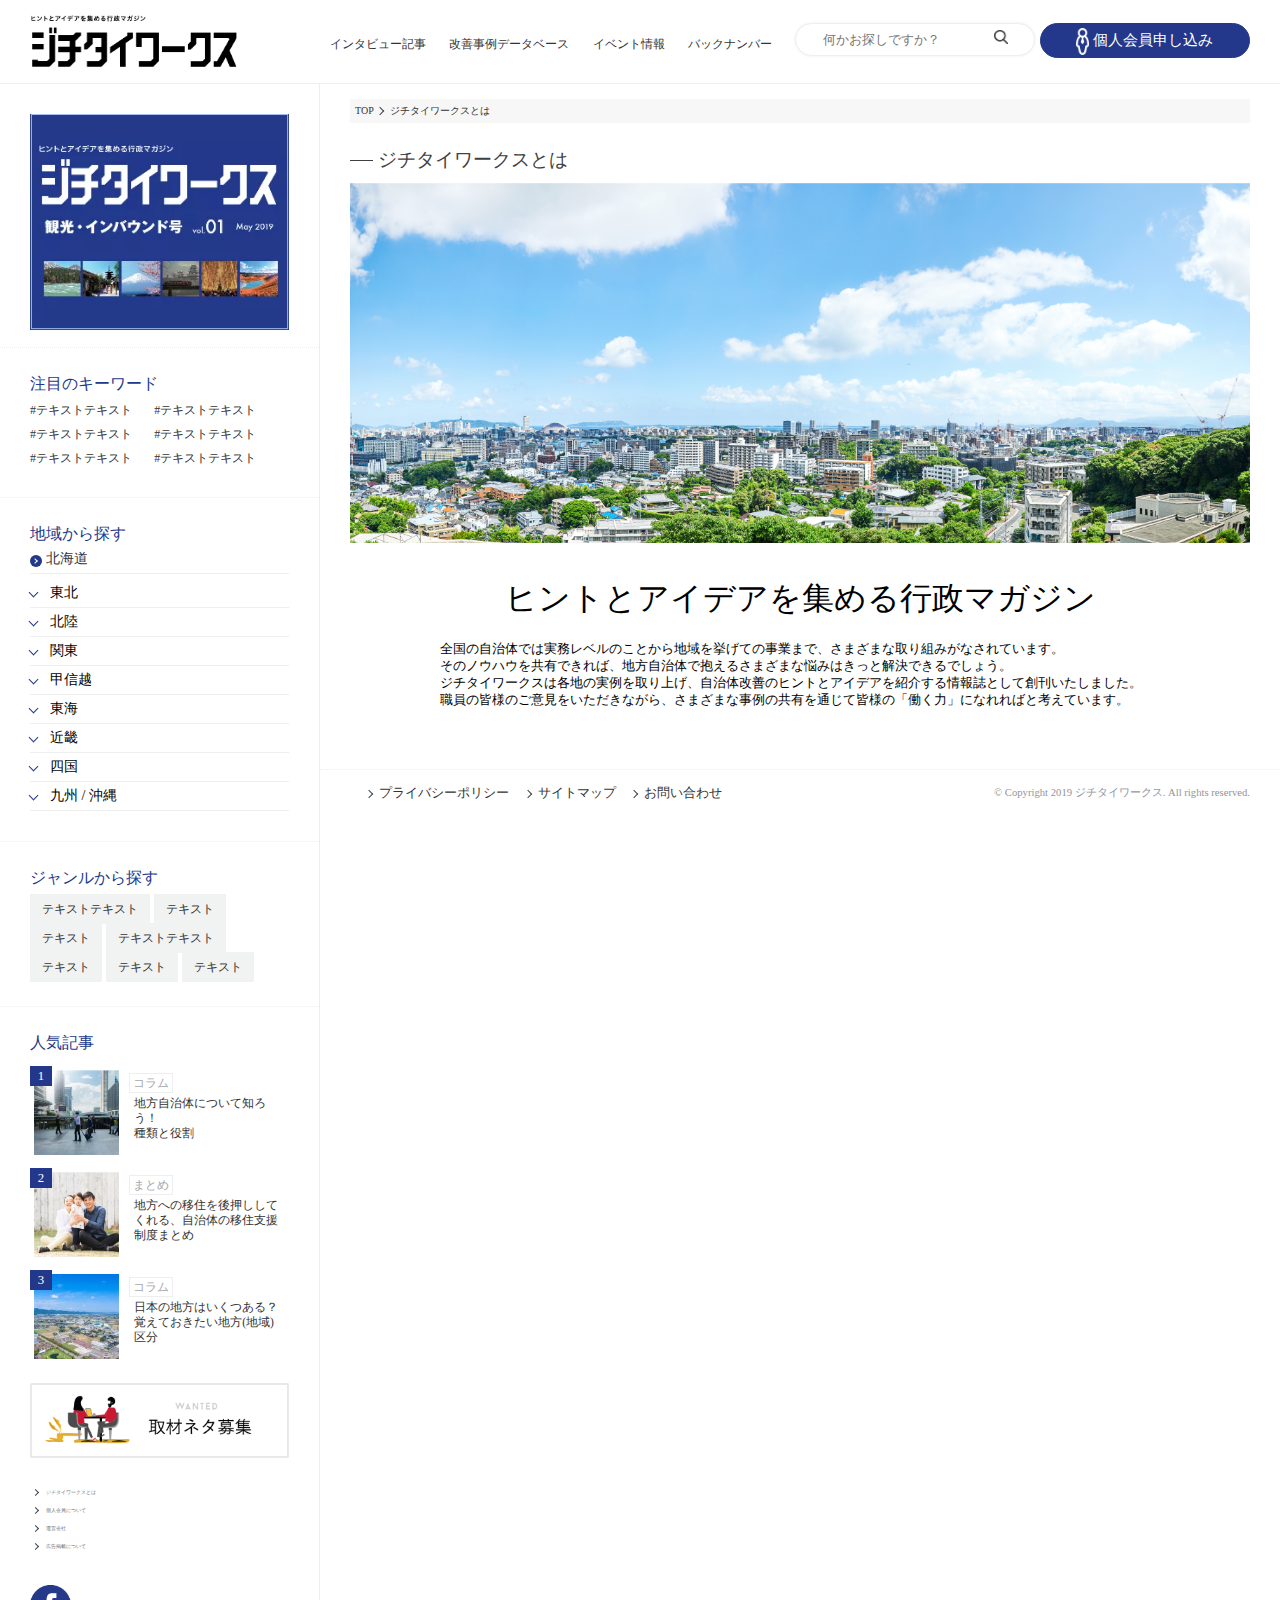
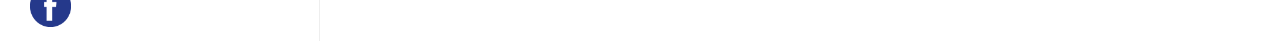
==== about.html @ 02c76ca9 "aboutページの作成　七夕" ====
<!DOCTYPE html>
<html lang="ja">
<head>
<meta charset="UTF-8">
<meta name="viewport" content="width=device-width, initial-scale=1.0">
<meta http-equiv="X-UA-Compatible" content="ie=edge">
<meta name="viewport" content="width=device-width, initial-scale=1, minimum-scale=1, maximum-scale=1, user-scalable=no">
<title>Document</title>
<link rel="stylesheet" href="css/style.css">
<link rel="stylesheet" href="css/backnum.css">
<link href="js/slick/slick-theme.css" rel="stylesheet" type="text/css">
<link href="js/slick/slick.css" rel="stylesheet" type="text/css">
<script src="https://code.jquery.com/jquery-3.4.1.js" integrity="sha256-WpOohJOqMqqyKL9FccASB9O0KwACQJpFTUBLTYOVvVU=" crossorigin="anonymous"></script>
<script type="text/javascript" src="js/slick/slick.min.js"></script>
<script type="text/javascript" src="js/plugin.js"></script>
</head>

<body>
<header>
  <div class="header_inner">
    <div class="header_logo"><a href="./"><img src="img/ziti_logo.png" alt="ジチタイワークス"></a></div>
    <div class="header_right">
      <nav>
        <ul>
          <li><a href="">インタビュー記事</a></li>
          <li><a href="">改善事例データベース</a></li>
          <li><a href="">イベント情報</a></li>
          <li><a href="">バックナンバー</a></li>
        </ul>
      </nav>
      <div class="header_other">
        <div class="input_box">
          <form class="" action="" method="post">
            <div class="input_inner">
              <input type="search" name="" value="" placeholder="何かお探しですか？">
              <button type="submit" name="button"><img src="img/search_icon.png" alt=""></button>
            </div>
          </form>
        </div>
        <div class="individual_member_box"> <a href="">
          <div class="individual_member_inner"> <img src="img/individual_member_icon.png" alt="">
            <p>個人会員申し込み</p>
          </div>
          </a> </div>
      </div>
    </div>

    <!-- スマホメニュー -->
    <!-- バーガーメニュー -->
    <div id="b-menu">
      <div id="nav_toggle">
        <div> <span></span> <span></span> <span></span> </div>
      </div>
      <ul class="nav-bar">
        <li><a href="">インタビュー記事</a></li>
        <li><a href="">改善事例データベース</a></li>
        <li><a href="">イベント情報</a></li>
        <li><a href="">バックナンバー</a></li>
        <li>
          <div class="input_box burger_input">
            <form class="" action="" method="post">
              <div class="input_inner burger_input_inner">
                <input type="search" name="" value="" placeholder="何かお探しですか？">
                <button type="submit" name="button"><img src="img/search_icon.png" alt=""></button>
              </div>
            </form>
          </div>
        </li>
        <li>
          <div class="individual_member_box burger_individual_member"> <a href="">
            <div class="individual_member_inner burger_individual_member_inner"> <img src="img/individual_member_icon.png" alt="">
              <p>個人会員申し込み</p>
            </div>
            </a> </div>
        </li>
      </ul>
    </div>
  </div>
</header>
<main>
  <div class="main_contents">
    <div class="top_breadcrumbs">
      <ul>
        <li><a href="" class="bread_first">TOP</a></li>
        <li><a href="" class="arrow bread_arrow">ジチタイワークスとは</a></li>
      </ul>
    </div>
    <div class="about_title">
      <div class="about_title_inner">
        <h2>ジチタイワークスとは</h2>
      </div>
    </div>

    <section class="about_box01">
      <div class="about_box01_inner">
        <img src="img/about_img01.png" alt="">
      </div>
    </section>

    <section class="about_box02">
      <div class="about_box02_inner">
        <h3 class="about_box02_title">ヒントとアイデアを集める行政マガジン</h3>
        <p>全国の自治体では実務レベルのことから地域を挙げての事業まで、さまざまな取り組みがなされています。<br>
          そのノウハウを共有できれば、地方自治体で抱えるさまざまな悩みはきっと解決できるでしょう。<br>
          ジチタイワークスは各地の実例を取り上げ、自治体改善のヒントとアイデアを紹介する情報誌として創刊いたしました。<br>
          職員の皆様のご意見をいただきながら、さまざまな事例の共有を通じて皆様の「働く力」になれればと考えています。
        </p>
      </div>
    </section>

    <footer class="about_footer">
      <div class="breadcrumbs">
        <ul>
          <li><a href="" class="arrow bread_arrow">プライバシーポリシー</a></li>
          <li><a href="" class="arrow bread_arrow">サイトマップ</a></li>
          <li><a href="" class="arrow bread_arrow">お問い合わせ</a></li>
        </ul>
      </div>
      <div class="copy_write"> <small>© Copyright 2019 ジチタイワークス. All rights reserved.</small> </div>
    </footer>
  </div>

  <!-- サイドコンテンツ -->
  <aside class="side_contents">
    <div class="side_box01"> <img src="img/side_top_img.png" alt=""> </div>
    <div class="side_box06">
      <p class="side_title">注目のキーワード</p>
      <ul class="side_keyword_list">
        <li>
          <a href="">テキストテキスト</a>
        </li>
        <li>
          <a href="">テキストテキスト</a>
        </li>
        <li>
          <a href="">テキストテキスト</a>
        </li>
        <li>
          <a href="">テキストテキスト</a>
        </li>
        <li>
          <a href="">テキストテキスト</a>
        </li>
        <li>
          <a href="">テキストテキスト</a>
        </li>
      </ul>
    </div>
    <div class="side_box07">
      <p class="side_title">地域から探す</p>
      <ul class="backnum_box01_list">
        <li class="side_area_hokkaido">
          <p><a href="">北海道</a></p>
        </li>
        <li class="backnum_box01_item side_box07_list">
          <p class="side_area_title">東北</p>
          <ul class="inner side_box07_list_inner">
            <li> <a href="#" class="arrow area_arrow"><span>青森</span></a> </li>
            <li> <a href="#" class="arrow area_arrow"><span>秋田</span></a> </li>
            <li> <a href="#" class="arrow area_arrow"><span>岩手</span></a> </li>
            <li> <a href="#" class="arrow area_arrow"><span>山形</span></a> </li>
            <li> <a href="#" class="arrow area_arrow"><span>宮城</span></a> </li>
            <li> <a href="#" class="arrow area_arrow"><span>福島</span></a> </li>
          </ul>
        </li>
        <li class="backnum_box01_item side_box07_list">
          <p class="side_area_title">北陸</p>
          <ul class="inner side_box07_list_inner">
            <li> <a href="#" class="arrow area_arrow"><span>富山</span></a> </li>
            <li> <a href="#" class="arrow area_arrow"><span>福井</span></a> </li>
            <li> <a href="#" class="arrow area_arrow"><span>石川</span></a> </li>
          </ul>
        </li>
        <li class="backnum_box01_item side_box07_list">
          <p class="side_area_title">関東</p>
          <ul class="inner side_box07_list_inner">
            <li> <a href="#" class="arrow area_arrow"><span>群馬</span></a> </li>
            <li> <a href="#" class="arrow area_arrow"><span>埼玉</span></a> </li>
            <li> <a href="#" class="arrow area_arrow"><span>栃木</span></a> </li>
            <li> <a href="#" class="arrow area_arrow"><span>千葉</span></a> </li>
            <li> <a href="#" class="arrow area_arrow"><span>茨城</span></a> </li>
            <li> <a href="#" class="arrow area_arrow"><span>東京</span></a> </li>
            <li> <a href="#" class="arrow area_arrow"><span>神奈川</span></a> </li>
          </ul>
        </li>
        <li class="backnum_box01_item side_box07_list">
          <p class="side_area_title">甲信越</p>
          <ul class="inner side_box07_list_inner">
            <li> <a href="#" class="arrow area_arrow"><span>山梨</span></a> </li>
            <li> <a href="#" class="arrow area_arrow"><span>長野</span></a> </li>
            <li> <a href="#" class="arrow area_arrow"><span>新潟</span></a> </li>
          </ul>
        </li>
        <li class="backnum_box01_item side_box07_list">
          <p class="side_area_title">東海</p>
          <ul class="inner side_box07_list_inner">
            <li> <a href="#" class="arrow area_arrow"><span>岐阜</span></a> </li>
            <li> <a href="#" class="arrow area_arrow"><span>愛知</span></a> </li>
            <li> <a href="#" class="arrow area_arrow"><span>静岡</span></a> </li>
            <li> <a href="#" class="arrow area_arrow"><span>三重</span></a> </li>
          </ul>
        </li>
        <li class="backnum_box01_item side_box07_list">
          <p class="side_area_title">近畿</p>
          <ul class="inner side_box07_list_inner">
            <li> <a href="#" class="arrow area_arrow"><span>滋賀</span></a> </li>
            <li> <a href="#" class="arrow area_arrow"><span>大阪</span></a> </li>
            <li> <a href="#" class="arrow area_arrow"><span>京都</span></a> </li>
            <li> <a href="#" class="arrow area_arrow"><span>兵庫</span></a> </li>
            <li> <a href="#" class="arrow area_arrow"><span>和歌山</span></a> </li>
            <li> <a href="#" class="arrow area_arrow"><span>奈良</span></a> </li>
          </ul>
        </li>
        <li class="backnum_box01_item side_box07_list">
          <p class="side_area_title">四国</p>
          <ul class="inner side_box07_list_inner">
            <li> <a href="#" class="arrow area_arrow"><span>香川</span></a> </li>
            <li> <a href="#" class="arrow area_arrow"><span>徳島</span></a> </li>
            <li> <a href="#" class="arrow area_arrow"><span>愛媛</span></a> </li>
            <li> <a href="#" class="arrow area_arrow"><span>高知</span></a> </li>
          </ul>
        </li>
        <li class="backnum_box01_item side_box07_list">
          <p class="side_area_title">九州 / 沖縄</p>
          <ul class="inner side_box07_list_inner">
            <li> <a href="#" class="arrow area_arrow"><span>大分</span></a> </li>
            <li> <a href="#" class="arrow area_arrow"><span>福岡</span></a> </li>
            <li> <a href="#" class="arrow area_arrow"><span>佐賀</span></a> </li>
            <li> <a href="#" class="arrow area_arrow"><span>長崎</span></a> </li>
            <li> <a href="#" class="arrow area_arrow"><span>熊本</span></a> </li>
            <li> <a href="#" class="arrow area_arrow"><span>宮崎</span></a> </li>
            <li> <a href="#" class="arrow area_arrow"><span>鹿児島</span></a> </li>
            <li> <a href="#" class="arrow area_arrow"><span>沖縄</span></a> </li>
          </ul>
        </li>
      </ul>
    </div>
    <div class="side_box08">
      <p class="side_title">ジャンルから探す</p>
      <ul class="side_genre_list">
        <li>
          <a href="">テキストテキスト</a>
        </li>
        <li>
          <a href="">テキスト</a>
        </li>
        <li>
          <a href="">テキスト</a>
        </li>
        <li>
          <a href="">テキストテキスト</a>
        </li>
        <li>
          <a href="">テキスト</a>
        </li>
        <li>
          <a href="">テキスト</a>
        </li>
        <li>
          <a href="">テキスト</a>
        </li>
      </ul>

      </ul>
    </div>
    <div class="side_box02">
      <p class="side_title">人気記事</p>
      <ul class="popular_article_list">
        <!-- アイテム１つ分 -->
        <li> <a href="">
          <div class="popular_thumbnail"> <span>1</span> <img src="img/side_thumbnail01.png" alt=""> </div>
          <div class="popular_text"> <span>コラム</span>
            <p>地方自治体について知ろう！<br>
              種類と役割</p>
          </div>
          </a> </li>
        <!-- アイテム１つ分 -->
        <li> <a href="">
          <div class="popular_thumbnail"> <span>2</span> <img src="img/side_thumbnail02.png" alt=""> </div>
          <div class="popular_text"> <span>まとめ</span>
            <p>地方への移住を後押ししてくれる、自治体の移住支援制度まとめ</p>
          </div>
          </a> </li>
        <!-- アイテム１つ分 -->
        <li> <a href="">
          <div class="popular_thumbnail"> <span>3</span> <img src="img/side_thumbnail03.png" alt=""> </div>
          <div class="popular_text"> <span>コラム</span>
            <p>日本の地方はいくつある？覚えておきたい地方(地域)区分</p>
          </div>
          </a> </li>
      </ul>
    </div>
    <div class="side_box03"> <a href=""> <img src="img/side_wanted_img.png" alt=""> </a> </div>
    <div class="side_box04">
      <ul>
        <li><a href="">ジチタイワークスとは</a></li>
        <li><a href="">個人会員について</a></li>
        <!--<li><a href="">SNSアカウント</a></li>-->
        <li><a href="https://www.zaigenkakuho.com" target="_blank">運営会社</a></li>
        <li><a href="">広告掲載について</a></li>
      </ul>
      <ul class="side_box04_sp_add">
        <li><a href="" class="arrow bread_arrow">プライバシーポリシー</a></li>
        <li><a href="" class="arrow bread_arrow">サイトマップ</a></li>
        <li><a href="" class="arrow bread_arrow">お問い合わせ</a></li>
      </ul>
    </div>

    <div class="side_box05"> <a href=""><img src="img/fb_icon.png" alt=""></a> </div>

  </aside>

  <!-- メインコンテンツ -->
</main>
<footer class="about_footer_pc">
  <div class="breadcrumbs">
    <ul>
      <li><a href="" class="arrow bread_arrow">プライバシーポリシー</a></li>
      <li><a href="" class="arrow bread_arrow">サイトマップ</a></li>
      <li><a href="" class="arrow bread_arrow">お問い合わせ</a></li>
    </ul>
  </div>
  <div class="copy_write"> <small>© Copyright 2019 ジチタイワークス. All rights reserved.</small> </div>
</footer>
</body>
</html>
---- css/style.css ----
@charset "UTF-8";
body {
  max-width: 2000px;
  width: 100%;
  margin: 0;
  padding: 0;
}

body header {
  margin: 0;
  padding: 0;
  border-bottom: 1px solid #eee;
}

@media screen and (max-width: 375px) {
  body header {
    border: none;
  }
}

body a {
  text-decoration: none;
  color: #333;
}

body a:hover {
  opacity: 0.8;
}

body ul {
  list-style: none;
  margin: 0;
  padding: 0;
}

.attention_text {
  display: inline-block;
  margin-top: 10px;
}

.attention_text:before {
  content: "※";
}

.main_box_border {
  padding-bottom: 3vw;
  border-bottom: 1.5px dotted #eee;
}

@media screen and (max-width: 768px) {
  .main_box_border {
    padding-bottom: 4vw;
    border-bottom: 1.5px dotted #eee;
  }
}

.main_box_border:last-of-type {
  border: none;
}

.main_title {
  margin: 0;
  font-size: 2vw;
  font-weight: normal;
}

@media screen and (max-width: 375px) {
  .main_title {
    font-size: 5vw;
  }
}

.input_box {
  vertical-align: top;
  padding: 0.6vw 0;
  box-sizing: border-box;
  margin-right: 5px;
}

@media screen and (min-width: 1800px) {
  .input_box {
    padding: 20px 0;
    margin-right: 15px;
  }
}

.input_box .input_inner {
  border: 1px solid #eee;
  box-shadow: 0 0 3px #eee;
  padding: 0.49vw 2vw;
  box-sizing: border-box;
  box-sizing: border-box;
  border-radius: 25px;
  background: #fff;
  font-size: 1.2vw;
}

.input_box .input_inner input {
  font-size: 1vw;
  outline: none;
  border: none;
}

.input_box .input_inner button {
  display: inline;
  vertical-align: text-bottom;
  border: none;
  outline: none;
  margin: 0;
  padding: 0;
  background: #fff;
}

.input_box .input_inner button img {
  display: inline-block;
  width: 1.1vw;
  background: #fff;
}

.individual_member_box {
  vertical-align: top;
  padding: 0.6vw 0;
  box-sizing: border-box;
}

@media screen and (min-width: 1800px) {
  .individual_member_box {
    padding: 20px 0;
  }
}

.individual_member_box a {
  display: inline-block;
  width: 100%;
  height: 100%;
}

.individual_member_box a .individual_member_inner {
  border-radius: 25px;
  padding: 0 0.8vw;
  box-sizing: border-box;
  border: 1px solid #23388A;
  font-size: 1.2vw;
  background: #23388A;
  text-align: center;
  color: #fff;
}

.individual_member_box a .individual_member_inner p {
  display: inline-block;
  margin: 0.5vw 0;
}

.individual_member_box a .individual_member_inner img {
  width: 7%;
  height: auto;
  vertical-align: middle;
}

/* モーダル */
.modal-content-each {
  position: fixed;
  display: none;
  z-index: 2;
  width: 80%;
  max-width: 800px;
  margin: 0;
  padding: 30px 20px 10px;
  border: 1px solid #aaa;
  border-radius: 5px;
  background: #fff;
}

.modal-content-each p {
  margin: 15px 0;
  padding: 0;
  font-size: 14px;
}

.modal-content-each h4 {
  text-align: center;
  font-size: 14px;
}

.modal-overlay-each {
  z-index: 1;
  display: none;
  position: fixed;
  top: 0;
  left: 0;
  width: 100%;
  height: 120%;
  background-color: rgba(0, 0, 0, 0.3);
}

@media screen and (min-width: 768px) {
  .modal-open-each {
    display: none;
  }
}

.modal-open-each:hover {
  cursor: pointer;
}

.modal-close-each {
  position: absolute;
  color: #b3b3b3;
  width: 30px;
  height: 30px;
  text-align: center;
  font-size: 18px;
  top: 0;
  right: 0;
}

.modal-close-each:hover {
  cursor: pointer;
}

.header_inner {
  margin: 0;
  padding: 15px 30px;
  box-sizing: border-box;
  overflow: hidden;
}

@media screen and (max-width: 375px) {
  .header_inner {
    padding: 8px 20px;
  }
}

.header_inner .header_logo {
  width: 17%;
  max-width: 310px;
  float: left;
}

@media screen and (min-width: 1800px) {
  .header_inner .header_logo {
    width: 18%;
  }
}

@media screen and (max-width: 375px) {
  .header_inner .header_logo {
    width: 50%;
  }
}

.header_inner .header_logo img {
  width: 100%;
  height: auto;
  vertical-align: text-bottom;
}

.header_inner .header_right {
  height: auto;
  float: right;
  overflow: hidden;
  display: -webkit-flex;
  display: -ms-flex;
  display: flex;
  justify-content: space-between;
}

@media (max-width: 1024px) {
  .header_inner .header_right {
    display: none;
  }
}

.header_inner .header_right ul {
  display: -webkit-flex;
  display: -ms-flex;
  display: flex;
  justify-content: space-between;
  margin: 0;
  padding: 0;
}

.header_inner .header_right ul li {
  margin: 0;
  font-size: 0.9vw;
  padding: 1.7vw 1.8vw 1.3vw 0;
  box-sizing: border-box;
}

@media screen and (min-width: 1800px) {
  .header_inner .header_right ul li {
    padding: 2vw 1.8vw 1.3vw 0;
  }
  .header_inner .header_right ul li a {
    outline: none;
  }
}

.header_inner .header_right .header_other {
  display: -webkit-flex;
  display: -ms-flex;
  display: flex;
}

@media (max-width: 768px) {
  .header_inner {
    /* メニューopen時 */
  }
  .header_inner #nav_toggle {
    display: inline-block;
    width: 35px;
    height: 35px;
    position: absolute;
    top: 16px;
    right: 10px;
    z-index: 200;
    background: #23388A;
    border-radius: 25px;
  }
  .header_inner #nav_toggle div {
    position: relative;
  }
  .header_inner #nav_toggle div span {
    display: block;
    height: 3px;
    background: #fff;
    position: absolute;
    width: 35%;
    left: 11.5px;
    -webkit-transition: 0.5s ease-in-out;
    -moz-transition: 0.5s ease-in-out;
    transition: 0.5s ease-in-out;
  }
  .header_inner #nav_toggle div span:nth-child(1) {
    top: 11px;
  }
  .header_inner #nav_toggle div span:nth-child(2) {
    top: 17px;
  }
  .header_inner #nav_toggle div span:nth-child(3) {
    top: 23px;
  }
  .header_inner .open #nav_toggle span:nth-child(1) {
    top: 16px;
    -webkit-transform: rotate(135deg);
    -moz-transform: rotate(135deg);
    transform: rotate(135deg);
  }
  .header_inner .open #nav_toggle span:nth-child(2) {
    width: 0;
    left: 50%;
  }
  .header_inner .open #nav_toggle span:nth-child(3) {
    top: 16px;
    -webkit-transform: rotate(-135deg);
    -moz-transform: rotate(-135deg);
    transform: rotate(-135deg);
  }
}

.header_inner .nav-bar {
  display: none;
}

@media (max-width: 768px) {
  .header_inner .nav-bar {
    width: 100%;
    height: auto;
    text-align: center;
    list-style: none;
    background: #fff;
    padding: 55px 0 20px;
    box-sizing: border-box;
    position: absolute;
    top: 0;
    left: 0;
    z-index: 100;
  }
  .header_inner .nav-bar .sub-manu-taggle:nth-child(1) {
    margin-top: 65px;
  }
  .header_inner .nav-bar li {
    border-bottom: 1px solid #eee;
  }
  .header_inner .nav-bar li:nth-child(n+5) {
    border: none;
  }
  .header_inner .nav-bar li a {
    display: inline-block;
    width: 100%;
    height: 100%;
    padding: 15px;
    box-sizing: border-box;
    color: #414042;
  }
  .header_inner .nav-bar li .burger_input {
    margin: 8px;
  }
  .header_inner .nav-bar li .burger_input .burger_input_inner {
    padding: 12px 0;
    box-sizing: border-box;
  }
  .header_inner .nav-bar li .burger_input .burger_input_inner input {
    font-size: 16px;
    width: 85%;
  }
  .header_inner .nav-bar li .burger_input .burger_input_inner img {
    width: 18px;
    vertical-align: bottom;
  }
  .header_inner .nav-bar li .burger_individual_member {
    padding: 0;
  }
  .header_inner .nav-bar li .burger_individual_member a {
    padding: 0;
  }
  .header_inner .nav-bar li .burger_individual_member a .individual_member_inner {
    width: 95%;
    margin: 0 auto;
    padding: 5px 0;
    box-sizing: border-box;
    font-size: 16px;
  }
  .header_inner .nav-bar li .burger_individual_member a .individual_member_inner p {
    vertical-align: middle;
    margin-left: 5px;
  }
  .header_inner .nav-bar li .burger_individual_member a .individual_member_inner img {
    width: 16px;
  }
}

main {
  display: -webkit-flex;
  display: -ms-flex;
  display: flex;
  flex-direction: row-reverse;
}

@media screen and (max-width: 600px) {
  main {
    display: block;
  }
}

main .main_contents {
  width: 75%;
  box-sizing: border-box;
  height: auto;
}

@media screen and (max-width: 600px) {
  main .main_contents {
    width: 100%;
    padding: 0;
  }
}

main .main_contents .main_box01 {
  padding: 30px;
  box-sizing: border-box;
}

@media screen and (max-width: 768px) {
  main .main_contents .main_box01 {
    padding: 20px 10px;
  }
}

@media screen and (max-width: 375px) {
  main .main_contents .main_box01 {
    padding: 0;
    border: none;
  }
}

main .main_contents .main_box01 .center-item li {
  height: auto;
}

main .main_contents .main_box01 .center-item li a {
  position: relative;
  display: inline-block;
  width: 100%;
  height: 100%;
}

main .main_contents .main_box01 .center-item li a img {
  width: 100%;
  height: auto;
}

main .main_contents .main_box01 .center-item li a .slick_text {
  width: 50%;
  position: absolute;
  bottom: 8%;
  left: 5%;
}

main .main_contents .main_box01 .center-item li a .slick_text span {
  display: inline-block;
  background: #fff;
  color: #414042;
  padding: 10px 16px;
  font-size: 1.4vw;
}

@media screen and (max-width: 600px) {
  main .main_contents .main_box01 .center-item li a .slick_text span {
    padding: 5px 8px;
  }
}

main .main_contents .main_box01 .center-item li a .slick_text .slick_feature {
  font-weight: bold;
  padding: 8px 16px;
  background: #23388A;
  color: #fff;
  box-shadow: 0 0 5px #333;
}

@media screen and (max-width: 600px) {
  main .main_contents .main_box01 .center-item li a .slick_text .slick_feature {
    padding: 5px 8px;
  }
}

main .main_contents .main_box01 .center-item li a .slick_text p {
  background: #fff;
  color: #414042;
  padding: 5px;
  font-size: 2vw;
  margin: 1.3vw 0 0;
  box-shadow: 0 0 8px #333;
}

@media screen and (max-width: 600px) {
  main .main_contents .main_box01 .center-item li a .slick_text p {
    font-size: 14px;
  }
}

main .main_contents .main_box01 .center-item .slick-next:before,
main .main_contents .main_box01 .center-item .slick-prev:before {
  font-size: 20px;
}

main .main_contents .main_box01 .center-item .slide-arrow {
  position: absolute;
  top: 45%;
  right: -2vw;
  width: 4vw;
  box-shadow: 0 0 3px #eee;
}

@media screen and (max-width: 375px) {
  main .main_contents .main_box01 .center-item .slide-arrow {
    width: 30px;
  }
}

@media screen and (max-width: 1024px) {
  main .main_contents .main_box01 .center-item .slide-arrow {
    right: 2vw;
  }
}

main .main_contents .main_box02 {
  padding: 30px;
  box-sizing: border-box;
}

@media screen and (max-width: 1024px) {
  main .main_contents .main_box02 {
    padding: 20px 10px;
  }
}

main .main_contents .main_box02 .recommend_list {
  display: -webkit-flex;
  display: -ms-flex;
  display: flex;
  justify-content: space-between;
  flex-wrap: wrap;
}

main .main_contents .main_box02 .recommend_list:after {
  content: "";
  width: calc(33.3% - 10px);
  height: 0;
}

main .main_contents .main_box02 .recommend_list li {
  width: calc(33.3% - 10px);
  margin: 2vw 0 0;
}

@media screen and (max-width: 600px) {
  main .main_contents .main_box02 .recommend_list li {
    width: calc(50% - 5px);
  }
}

main .main_contents .main_box02 .recommend_list li a {
  display: inline-block;
  width: 100%;
  height: 100%;
}

main .main_contents .main_box02 .recommend_list li a .recommend_top {
  position: relative;
}

main .main_contents .main_box02 .recommend_list li a .recommend_top img {
  width: 100%;
  height: auto;
}

main .main_contents .main_box02 .recommend_list li a .recommend_top span {
  position: absolute;
  top: 5%;
  left: 5%;
  padding: 0.5vw;
  font-size: 0.8vw;
  color: #fff;
  background: #23388A;
}

main .main_contents .main_box02 .recommend_list li a .recommend_bottom time {
  font-size: 0.9vw;
  color: #808285;
}

main .main_contents .main_box02 .recommend_list li a .recommend_bottom h4 {
  width: 95%;
  font-weight: normal;
  font-size: 1vw;
  margin: 0;
}

@media screen and (max-width: 600px) {
  main .main_contents .main_box02 .recommend_list li a .recommend_bottom h4 {
    font-size: 14px;
  }
}

main .main_contents .main_box02 .recommend_list li a .recommend_bottom .recommend_tag_list span {
  display: inline-block;
  margin: 0.6vw 0 0;
  font-size: 0.7vw;
  padding: 0.3vw 0.2vw;
  text-align: center;
  border: 1px solid #808285;
  color: #808285;
}

main .main_contents .main_box03 {
  padding: 30px;
  box-sizing: border-box;
}

@media screen and (max-width: 1024px) {
  main .main_contents .main_box03 {
    padding: 20px 10px;
    box-sizing: border-box;
  }
}

main .main_contents .main_box03 ul {
  display: -webkit-flex;
  display: -ms-flex;
  display: flex;
  flex-wrap: wrap;
  margin-top: 0.5vw;
}

main .main_contents .main_box03 ul:after {
  content: "";
  width: calc(14%);
  height: 0;
}

main .main_contents .main_box03 ul li {
  margin: 10px;
  color: #414042;
}

main .main_contents .main_box04 {
  position: relative;
  padding: 30px;
  box-sizing: border-box;
}

@media screen and (max-width: 1024px) {
  main .main_contents .main_box04 {
    padding: 20px 10px;
    box-sizing: border-box;
  }
}

main .main_contents .main_box04 .area_map_box img {
  display: block;
  width: 85%;
  padding: 50px;
  box-sizing: border-box;
}

@media screen and (max-width: 768px) {
  main .main_contents .main_box04 .area_map_box img {
    width: 93%;
    margin: 10% auto 0;
    padding: 0;
  }
}

main .main_contents .main_box04 .area_title {
  display: block;
  font-size: 1.3vw;
  color: #25398B;
  padding-bottom: 5px;
  box-sizing: border-box;
  border-bottom: 3px solid #25398B;
  position: relative;
}

main .main_contents .main_box04 .area_title:hover {
  opacity: 1;
}

@media screen and (max-width: 768px) {
  main .main_contents .main_box04 .area_title {
    font-size: 13px;
  }
  main .main_contents .main_box04 .area_title:after {
    content: "+";
    line-height: 13px;
    /* top: 0px; */
    margin-left: 2px;
    color: #fff;
    display: inline-block;
    background: #23388A;
    border-radius: 25px;
    width: 13px;
    height: 13px;
  }
}

@media screen and (max-width: 768px) {
  main .main_contents .main_box04 .area_title {
    width: 100%;
    border: 1px solid #23388A;
    text-align: center;
    color: #23388A;
    padding: 2px 4px;
  }
}

main .main_contents .main_box04 .area_title_hokkaido {
  display: block;
  font-size: 1.3vw;
  color: #25398B;
  padding-bottom: 5px;
  box-sizing: border-box;
  border-bottom: 3px solid #25398B;
  position: relative;
}

main .main_contents .main_box04 .area_title_hokkaido:hover {
  opacity: 1;
}

@media screen and (max-width: 768px) {
  main .main_contents .main_box04 .area_title_hokkaido {
    font-size: 13px;
  }
  main .main_contents .main_box04 .area_title_hokkaido:after {
    content: "+";
    line-height: 13px;
    /* top: 0px; */
    margin-left: 2px;
    color: #fff;
    display: inline-block;
    background: #23388A;
    border-radius: 25px;
    width: 13px;
    height: 13px;
  }
}

@media screen and (max-width: 768px) {
  main .main_contents .main_box04 .area_title_hokkaido {
    width: 100%;
    border: 1px solid #23388A;
    text-align: center;
    color: #23388A;
    padding: 2px 4px;
  }
}

main .main_contents .main_box04 .area_arrow {
  position: relative;
  display: inline-block;
  padding: 0 0 0 16px;
  box-sizing: border-box;
  vertical-align: middle;
  text-decoration: none;
}

main .main_contents .main_box04 .area_arrow::after, main .main_contents .main_box04 .area_arrow::before {
  position: absolute;
  top: 0;
  bottom: 0;
  right: 0;
  margin: auto;
  content: "";
  vertical-align: middle;
}

main .main_contents .main_box04 .area_arrow:before {
  width: 12px;
  height: 12px;
  left: 0;
  color: #fff;
  background: #23388A;
  -webkit-border-radius: 50%;
  border-radius: 50%;
  margin: 0;
  top: 5px;
}

main .main_contents .main_box04 .area_arrow:after {
  left: 3px;
  width: 3px;
  height: 3px;
  border-top: 1px solid #fff;
  border-right: 1px solid #fff;
  -webkit-transform: rotate(45deg);
  transform: rotate(45deg);
  margin: 0;
  top: 9px;
}

main .main_contents .main_box04 .area_box {
  position: absolute;
  display: inline-block;
}

@media screen and (min-width: 600px) {
  main .main_contents .main_box04 .area_box {
    width: 15%;
  }
}

main .main_contents .main_box04 .area_box ul {
  display: flex;
  justify-content: space-between;
  flex-wrap: wrap;
  text-align: center;
}

main .main_contents .main_box04 .area_box ul li {
  width: 50%;
  text-align: left;
  font-size: 1.2vw;
  margin-top: 10px;
  box-sizing: border-box;
}

@media screen and (max-width: 768px) {
  main .main_contents .main_box04 .area_box ul li {
    display: none;
  }
}

main .main_contents .main_box04 .area_box ul span {
  margin-left: 3px;
}

main .main_contents .main_box04 .area_box_sp {
  display: none;
}

@media screen and (min-width: 768px) {
  main .main_contents .main_box04 .area_box_sp {
    width: 70%;
    left: none;
  }
}

main .main_contents .main_box04 .area_box_sp ul li {
  width: calc(48%);
  text-align: center;
  margin-top: 15px;
  padding-bottom: 5px;
  border-bottom: solid 1.5px #23388A;
  font-size: 15px;
  display: block;
}

main .main_contents .main_box04 .hokkaido {
  top: 2%;
  right: 10px;
}

@media screen and (max-width: 768px) {
  main .main_contents .main_box04 .hokkaido {
    top: 10%;
    right: 5%;
  }
}

main .main_contents .main_box04 .touhoku {
  top: 16%;
  right: 1%;
}

@media screen and (max-width: 768px) {
  main .main_contents .main_box04 .touhoku {
    top: 43%;
    right: 5%;
  }
}

main .main_contents .main_box04 .kanto {
  bottom: 35%;
  right: 10%;
}

@media screen and (max-width: 768px) {
  main .main_contents .main_box04 .kanto {
    bottom: 31%;
    right: 8%;
  }
}

main .main_contents .main_box04 .tokai {
  bottom: 18%;
  right: 22%;
}

@media screen and (max-width: 768px) {
  main .main_contents .main_box04 .tokai {
    bottom: 18%;
    right: 15%;
  }
}

main .main_contents .main_box04 .kinki {
  bottom: 7%;
  left: 44%;
}

@media screen and (max-width: 768px) {
  main .main_contents .main_box04 .kinki {
    bottom: 9%;
    left: 50%;
  }
}

main .main_contents .main_box04 .shikoku {
  bottom: 5%;
  left: 24%;
}

@media screen and (max-width: 768px) {
  main .main_contents .main_box04 .shikoku {
    bottom: 3%;
    left: 29%;
  }
}

main .main_contents .main_box04 .kyushu_okinawa {
  bottom: 26%;
  left: 3%;
}

@media screen and (max-width: 768px) {
  main .main_contents .main_box04 .kyushu_okinawa {
    bottom: 39%;
    left: 3%;
  }
}

main .main_contents .main_box04 .chugoku {
  bottom: 49%;
  left: 15%;
}

@media screen and (max-width: 768px) {
  main .main_contents .main_box04 .chugoku {
    bottom: 50%;
    left: 23%;
  }
}

main .main_contents .main_box04 .hokuriku {
  top: 17%;
  left: 29%;
}

@media screen and (max-width: 768px) {
  main .main_contents .main_box04 .hokuriku {
    top: 31%;
    left: 36%;
  }
}

main .main_contents .main_box04 .koushinetsu {
  top: 4%;
  left: 43%;
}

@media screen and (max-width: 768px) {
  main .main_contents .main_box04 .koushinetsu {
    top: 20%;
    left: 45%;
  }
}

main .main_contents .main_box05 {
  padding: 30px;
  box-sizing: border-box;
}

@media screen and (max-width: 1024px) {
  main .main_contents .main_box05 {
    padding: 20px 10px;
  }
}

main .main_contents .main_box05 ul {
  display: -webkit-flex;
  display: -ms-flex;
  display: flex;
  justify-content: space-between;
  flex-wrap: wrap;
  margin-top: 0.5vw;
}

main .main_contents .main_box05 ul:after {
  content: "";
  width: calc(24%);
  height: 0;
}

main .main_contents .main_box05 ul li {
  text-align: center;
  width: calc(49%);
  margin-top: 1vw;
  background: #23388A;
}

@media screen and (min-width: 1024px) {
  main .main_contents .main_box05 ul li {
    width: calc(24%);
  }
}

@media screen and (max-width: 600px) {
  main .main_contents .main_box05 ul li {
    font-size: 12px;
    margin: 8px 0 0;
  }
}

main .main_contents .main_box05 ul li a {
  display: inline-block;
  padding: 1.3vw 2.3vw;
  color: #fff;
  box-sizing: border-box;
  font-size: 0.9vw;
}

@media screen and (min-width: 1800px) {
  main .main_contents .main_box05 ul li a {
    padding: 1.3vw 2.5vw;
  }
}

@media screen and (max-width: 600px) {
  main .main_contents .main_box05 ul li a {
    font-size: 12px;
    padding: 8px 0;
  }
}

main .main_contents .main_box06 {
  position: relative;
  padding: 30px;
  box-sizing: border-box;
}

@media screen and (max-width: 1024px) {
  main .main_contents .main_box06 {
    padding: 20px 10px;
  }
}

main .main_contents .main_box06 ul {
  margin-top: 1vw;
}

main .main_contents .main_box06 ul li {
  margin: 0;
  padding: 15px 0;
}

main .main_contents .main_box06 ul li:last-of-type {
  border: none;
}

@media screen and (max-width: 600px) {
  main .main_contents .main_box06 ul li {
    border-bottom: 1px solid #eee;
  }
}

main .main_contents .main_box06 ul li a {
  display: -webkit-flex;
  display: -ms-flex;
  display: flex;
  flex-wrap: wrap;
  width: 100%;
  height: 100%;
}

main .main_contents .main_box06 ul li a .new_column_left {
  width: calc(40% - 10px);
}

@media screen and (min-width: 600px) {
  main .main_contents .main_box06 ul li a .new_column_left {
    width: calc(30% - 10px);
  }
}

@media screen and (min-width: 600px) {
  main .main_contents .main_box06 ul li a .new_column_left {
    width: calc(25% - 10px);
  }
}

main .main_contents .main_box06 ul li a .new_column_left img {
  width: 100%;
  height: 100%;
}

main .main_contents .main_box06 ul li a .new_column_right {
  width: calc(60%);
  margin: 1vw 0 0 1.5vw;
}

@media screen and (max-width: 600px) {
  main .main_contents .main_box06 ul li a .new_column_right {
    margin-left: 8px;
  }
}

main .main_contents .main_box06 ul li a .new_column_right span {
  display: inline-block;
  padding: 5px;
  color: #fff;
  font-size: 12px;
  background: #23388A;
}

main .main_contents .main_box06 ul li a .new_column_right time {
  display: block;
  padding: 8px 0;
  font-size: 12px;
  color: #808285;
}

@media screen and (max-width: 600px) {
  main .main_contents .main_box06 ul li a .new_column_right time {
    display: inline-block;
    margin-left: 5px;
    padding: 0;
  }
}

main .main_contents .main_box06 ul li a .new_column_right h4 {
  font-weight: normal;
  margin: 0;
}

@media screen and (max-width: 600px) {
  main .main_contents .main_box06 ul li a .new_column_right h4 {
    font-size: 14px;
    margin-top: 5px;
  }
}

main .main_contents .main_box06 .arrow_box {
  position: absolute;
  top: 20px;
  right: 20px;
}

main .main_contents .main_box06 .more_arrow {
  font-size: 1vw;
  cursor: pointer;
}

main .main_contents .main_box06 .more_arrow {
  position: relative;
  display: inline-block;
  padding: 0 0 0 16px;
  box-sizing: border-box;
  vertical-align: middle;
  text-decoration: none;
}

main .main_contents .main_box06 .more_arrow::after, main .main_contents .main_box06 .more_arrow::before {
  position: absolute;
  top: 0;
  bottom: 0;
  right: 0;
  margin: auto;
  content: "";
  vertical-align: middle;
}

main .main_contents .main_box06 .more_arrow::after {
  right: -15%;
  width: 5px;
  height: 5px;
  border-top: 2px solid #23388A;
  border-right: 2px solid #23388A;
  -webkit-transform: rotate(45deg);
  transform: rotate(45deg);
}

main .main_contents .main_box07 {
  position: relative;
  padding: 30px;
  box-sizing: border-box;
}

@media screen and (max-width: 1024px) {
  main .main_contents .main_box07 {
    padding: 30px 10px;
  }
}

main .main_contents .main_box07 ul {
  position: relative;
  width: 85%;
  margin: 0 auto;
}

@media screen and (max-width: 600px) {
  main .main_contents .main_box07 ul {
    width: 95%;
  }
}

main .main_contents .main_box07 ul .backnum_next-arrow {
  position: absolute;
  top: 40%;
  right: -10%;
  width: 3vw;
  box-shadow: 0 0 5px #eee;
  z-index: 1;
}

@media screen and (max-width: 600px) {
  main .main_contents .main_box07 ul .backnum_next-arrow {
    top: 40%;
    width: 50px;
    right: -3%;
  }
}

main .main_contents .main_box07 ul .backnum_prev-arrow {
  position: absolute;
  top: 40%;
  left: -10%;
  width: 3vw;
  box-shadow: 0 0 5px #eee;
  z-index: 1;
}

@media screen and (max-width: 600px) {
  main .main_contents .main_box07 ul .backnum_prev-arrow {
    top: 40%;
    width: 50px;
    left: -3%;
  }
}

main .main_contents .main_box07 li {
  width: 20%;
  margin: 0.5vw 1vw;
}

@media screen and (max-width: 600px) {
  main .main_contents .main_box07 li {
    margin: 10px;
  }
}

main .main_contents .main_box07 li a {
  display: inline-block;
  width: 100%;
  height: 100%;
  outline: none;
}

main .main_contents .main_box07 li a img {
  width: 100%;
  height: auto;
  box-shadow: 0 0 2px #333;
  outline: none;
}

main .main_contents .main_box07 .arrow_box {
  position: absolute;
  top: 30px;
  right: 20px;
}

main .main_contents .main_box07 .more_arrow {
  font-size: 1vw;
  cursor: pointer;
}

main .main_contents .main_box07 .more_arrow {
  position: relative;
  display: inline-block;
  padding: 0 0 0 16px;
  box-sizing: border-box;
  vertical-align: middle;
  text-decoration: none;
}

main .main_contents .main_box07 .more_arrow::after, main .main_contents .main_box07 .more_arrow::before {
  position: absolute;
  top: 0;
  bottom: 0;
  right: 0;
  margin: auto;
  content: "";
  vertical-align: middle;
}

main .main_contents .main_box07 .more_arrow::after {
  right: -15%;
  width: 5px;
  height: 5px;
  border-top: 2px solid #23388A;
  border-right: 2px solid #23388A;
  -webkit-transform: rotate(45deg);
  transform: rotate(45deg);
}

main .side_title {
  color: #23388A;
}

@media screen and (max-width: 1024px) {
  main .side_title {
    margin: 0 0 3vw;
  }
}

@media screen and (max-width: 600px) {
  main .side_title {
    font-size: 14px;
  }
}

main .side_contents {
  width: 25%;
  box-sizing: border-box;
  border-right: 1px solid #eee;
}

@media screen and (max-width: 600px) {
  main .side_contents {
    width: 100%;
    border-right: none;
  }
}

main .side_contents .side_box01 {
  margin: 0 auto;
  padding: 30px;
  box-sizing: border-box;
  padding-bottom: 1vw;
  border-bottom: 1.5px dotted #eee;
}

@media screen and (max-width: 1024px) {
  main .side_contents .side_box01 {
    padding-bottom: 4vw;
    border-bottom: 1.5px dotted #eee;
    padding: 10px;
  }
}

@media screen and (max-width: 600px) {
  main .side_contents .side_box01 {
    border: none;
  }
}

main .side_contents .side_box01 img {
  width: 100%;
  height: auto;
}

main .side_contents .side_box02 {
  padding: 10px 30px;
}

@media screen and (max-width: 1024px) {
  main .side_contents .side_box02 {
    padding: 10px;
  }
}

@media screen and (max-width: 600px) {
  main .side_contents .side_box02 {
    display: none;
  }
}

main .side_contents .side_box02 li {
  margin-top: 1vw;
}

main .side_contents .side_box02 a {
  display: -webkit-flex;
  display: -ms-flex;
  display: flex;
}

main .side_contents .side_box02 .popular_thumbnail {
  width: 40%;
  position: relative;
  margin-left: 0.3vw;
}

main .side_contents .side_box02 .popular_thumbnail span {
  position: absolute;
  top: -0.3vw;
  left: -0.3vw;
  text-align: center;
  padding: 0.2vw 0.6vw;
  font-size: 1vw;
  background-color: #23388A;
  color: #fff;
}

@media screen and (max-width: 600px) {
  main .side_contents .side_box02 .popular_thumbnail span {
    padding: 1.2vw 2.6vw;
  }
}

main .side_contents .side_box02 .popular_thumbnail img {
  width: 100%;
  height: auto;
}

main .side_contents .side_box02 .popular_text {
  width: 75%;
  margin-left: 0.8vw;
  font-size: 0.9vw;
  margin-top: 0.5vw;
}

@media screen and (max-width: 600px) {
  main .side_contents .side_box02 .popular_text {
    font-size: 14px;
    padding: 10px;
  }
}

main .side_contents .side_box02 .popular_text p {
  margin: 5px;
}

main .side_contents .side_box02 .popular_text span {
  border: 1px solid #eee;
  color: #A7A9AC;
  padding: 3px;
}

main .side_contents .side_box03 {
  position: relative;
  margin: 0;
  padding: 10px 30px;
}

@media screen and (max-width: 1024px) {
  main .side_contents .side_box03 {
    padding: 10px;
  }
}

main .side_contents .side_box03 img {
  width: 100%;
  height: auto;
}

main .side_contents .side_box03 span {
  position: absolute;
  bottom: 30%;
  right: 3vw;
  font-size: 1.3vw;
}

main .side_contents .side_box04 {
  padding: 10px 30px;
}

@media screen and (max-width: 1024px) {
  main .side_contents .side_box04 {
    padding: 10px;
  }
}

@media screen and (max-width: 600px) {
  main .side_contents .side_box04 {
    display: -webkit-flex;
    display: -ms-flex;
    display: flex;
    justify-content: space-between;
    flex-wrap: wrap;
  }
  main .side_contents .side_box04 ul {
    width: calc(50%);
    font-size: 13px;
  }
}

@media screen and (min-width: 600px) {
  main .side_contents .side_box04 .side_box04_sp_add {
    display: none;
  }
}

main .side_contents .side_box04 a {
  color: #6D6E71;
}

main .side_contents .side_box04 a {
  position: relative;
  display: inline-block;
  padding: 0 0 0 16px;
  box-sizing: border-box;
  vertical-align: middle;
  text-decoration: none;
}

main .side_contents .side_box04 a::after, main .side_contents .side_box04 a::before {
  position: absolute;
  top: 0;
  bottom: 0;
  left: 0;
  margin: auto;
  content: "";
  vertical-align: middle;
}

main .side_contents .side_box04 a::before {
  left: 3px;
  width: 4px;
  height: 4px;
  border-top: 1px solid #414042;
  border-right: 1px solid #414042;
  -webkit-transform: rotate(45deg);
  transform: rotate(45deg);
}

@media screen and (min-width: 768px) {
  main .side_contents .side_box04 a {
    font-size: 0.4vw;
  }
}

@media screen and (max-width: 600px) {
  main .side_contents .side_box04 a {
    margin-top: 10px;
  }
}

main .side_contents .side_box05 {
  width: 13%;
  margin-top: 0.9vw;
  padding: 10px 30px;
}

@media screen and (max-width: 1024px) {
  main .side_contents .side_box05 {
    padding: 10px;
  }
}

@media screen and (max-width: 375px) {
  main .side_contents .side_box05 {
    width: 10%;
  }
}

main .side_contents .side_box05 img {
  width: 100%;
  height: 100%;
}

main .side_contents .side_box06 {
  padding: 10px 30px 30px;
  border-bottom: 1.5px dotted #eee;
}

@media screen and (max-width: 1024px) {
  main .side_contents .side_box06 {
    padding: 10px;
  }
}

@media screen and (max-width: 600px) {
  main .side_contents .side_box06 {
    display: none;
  }
}

main .side_contents .side_box06 .side_title {
  margin-bottom: 0;
}

main .side_contents .side_box06 .side_keyword_list {
  overflow: hidden;
}

main .side_contents .side_box06 .side_keyword_list li {
  width: 48%;
  float: left;
  margin-top: 5px;
}

main .side_contents .side_box06 .side_keyword_list li a {
  font-size: 12px;
}

main .side_contents .side_box06 .side_keyword_list li a:before {
  content: "#";
}

main .side_contents .side_box07 {
  padding: 10px 30px 30px;
  border-bottom: 1.5px dotted #eee;
}

@media screen and (max-width: 1024px) {
  main .side_contents .side_box07 {
    padding: 10px;
  }
}

@media screen and (max-width: 600px) {
  main .side_contents .side_box07 {
    display: none;
  }
}

main .side_contents .side_box07 .side_title {
  margin-bottom: 0;
}

main .side_contents .side_box07 .side_area_hokkaido {
  display: block;
  width: 100%;
  font-size: 14px;
  margin: 5px 0;
  padding-bottom: 10px;
  border-bottom: 1px solid #eee;
}

main .side_contents .side_box07 .side_area_hokkaido {
  position: relative;
  display: inline-block;
  padding: 0 0 0 16px;
  box-sizing: border-box;
  vertical-align: middle;
  text-decoration: none;
}

main .side_contents .side_box07 .side_area_hokkaido::after, main .side_contents .side_box07 .side_area_hokkaido::before {
  position: absolute;
  top: 0;
  bottom: 0;
  right: 0;
  margin: auto;
  content: "";
  vertical-align: middle;
}

main .side_contents .side_box07 .side_area_hokkaido:before {
  width: 12px;
  height: 12px;
  left: 0;
  color: #fff;
  background: #23388A;
  -webkit-border-radius: 50%;
  border-radius: 50%;
  margin: 0;
  top: 5px;
}

main .side_contents .side_box07 .side_area_hokkaido:after {
  left: 3px;
  width: 3px;
  height: 3px;
  border-top: 1px solid #fff;
  border-right: 1px solid #fff;
  -webkit-transform: rotate(45deg);
  transform: rotate(45deg);
  margin: 0;
  top: 9px;
}

main .side_contents .side_box07 .side_area_hokkaido p {
  margin: 0;
  padding-bottom: 5px;
}

main .side_contents .side_box07 .side_box07_list {
  display: block;
  width: 100%;
  border-bottom: 1px solid #eee;
}

main .side_contents .side_box07 .side_box07_list .side_box07_list_inner {
  padding-bottom: 10px;
}

main .side_contents .side_box07 .side_area_title {
  margin: 5px 0;
  font-size: 14px;
  position: relative;
  padding-left: 20px;
  cursor: pointer;
}

main .side_contents .side_box07 .side_area_title:before {
  content: "";
  position: absolute;
  border-right: 1px solid #23388A;
  border-bottom: 1px solid #23388A;
  width: 6px;
  top: 5px;
  left: 0px;
  height: 6px;
  transform: rotate(45deg);
}

main .side_contents .side_box07 .ac:before {
  content: "";
  position: absolute;
  border-left: 1px solid #23388A;
  border-top: 1px solid #23388A;
  border-right: 0;
  border-bottom: 0;
  width: 6px;
  top: 10px;
  left: 0px;
  height: 6px;
  transform: rotate(45deg);
}

main .side_contents .side_box07 .backnum_box01_item .inner {
  display: none;
  overflow: hidden;
}

main .side_contents .side_box07 .backnum_box01_item .inner li {
  width: 48%;
  float: left;
}

main .side_contents .side_box07 .backnum_box01_item .inner li .area_arrow {
  font-size: 13px;
}

main .side_contents .side_box07 .backnum_box01_item .inner li .area_arrow {
  position: relative;
  display: inline-block;
  padding: 0 0 0 16px;
  box-sizing: border-box;
  vertical-align: middle;
  text-decoration: none;
}

main .side_contents .side_box07 .backnum_box01_item .inner li .area_arrow::after, main .side_contents .side_box07 .backnum_box01_item .inner li .area_arrow::before {
  position: absolute;
  top: 0;
  bottom: 0;
  right: 0;
  margin: auto;
  content: "";
  vertical-align: middle;
}

main .side_contents .side_box07 .backnum_box01_item .inner li .area_arrow:before {
  width: 12px;
  height: 12px;
  left: 0;
  color: #fff;
  background: #23388A;
  -webkit-border-radius: 50%;
  border-radius: 50%;
  margin: 0;
  top: 5px;
}

main .side_contents .side_box07 .backnum_box01_item .inner li .area_arrow:after {
  left: 3px;
  width: 3px;
  height: 3px;
  border-top: 1px solid #fff;
  border-right: 1px solid #fff;
  -webkit-transform: rotate(45deg);
  transform: rotate(45deg);
  margin: 0;
  top: 9px;
}

main .side_contents .side_box08 {
  padding: 10px 30px 30px;
  border-bottom: 1.5px dotted #eee;
}

@media screen and (max-width: 1024px) {
  main .side_contents .side_box08 {
    padding: 10px;
  }
}

@media screen and (max-width: 600px) {
  main .side_contents .side_box08 {
    display: none;
  }
}

main .side_contents .side_box08 .side_title {
  margin-bottom: 0;
}

main .side_contents .side_box08 .side_genre_list li {
  display: inline-block;
  margin-top: 10px;
}

main .side_contents .side_box08 .side_genre_list li a {
  width: 100%;
  height: 100%;
  background: #F1F2F2;
  padding: 8px 12px;
  font-size: 12px;
}

footer {
  width: 75.1%;
  float: right;
  display: inline-block;
  border: 1px solid #eee;
  overflow: hidden;
  padding: 15px 30px;
  box-sizing: border-box;
}

@media screen and (max-width: 1024px) {
  footer {
    margin-top: 20px;
    width: 100%;
    padding: 15px 10px;
  }
}

footer .breadcrumbs ul {
  float: left;
}

@media screen and (max-width: 600px) {
  footer .breadcrumbs ul {
    display: none;
  }
}

footer .breadcrumbs ul li {
  font-size: 1vw;
  color: #414042;
  float: left;
  margin-left: 1vw;
}

footer .breadcrumbs ul li a {
  position: relative;
  display: inline-block;
  padding: 0 0 0 16px;
  box-sizing: border-box;
  vertical-align: middle;
  text-decoration: none;
}

footer .breadcrumbs ul li a::after, footer .breadcrumbs ul li a::before {
  position: absolute;
  top: 0;
  bottom: 0;
  left: 0;
  margin: auto;
  content: "";
  vertical-align: middle;
}

footer .breadcrumbs ul li a::before {
  left: 3px;
  width: 5px;
  height: 5px;
  border-top: 1px solid #414042;
  border-right: 1px solid #414042;
  -webkit-transform: rotate(45deg);
  transform: rotate(45deg);
}

footer .copy_write {
  float: right;
  font-size: 1vw;
  color: #939598;
}

@media screen and (max-width: 600px) {
  footer .copy_write {
    float: none;
    text-align: center;
  }
}

footer .copy_write small {
  display: inline-block;
}

.top_breadcrumbs {
  padding: 15px 30px 0;
  box-sizing: border-box;
}

@media screen and (max-width: 768px) {
  .top_breadcrumbs {
    padding: 10px 10px 0;
  }
}

.top_breadcrumbs ul {
  width: 100%;
  display: inline-block;
  background: #F7F7F7;
  padding: 5px;
  box-sizing: border-box;
}

@media screen and (max-width: 768px) {
  .top_breadcrumbs ul {
    padding: 5px 0;
  }
}

.top_breadcrumbs ul li {
  float: left;
  font-size: 10px;
}

.top_breadcrumbs ul li .bread_first {
  vertical-align: middle;
}

.top_breadcrumbs ul li .bread_arrow {
  position: relative;
  display: inline-block;
  padding: 0 0 0 16px;
  box-sizing: border-box;
  vertical-align: middle;
  text-decoration: none;
}

.top_breadcrumbs ul li .bread_arrow::after, .top_breadcrumbs ul li .bread_arrow::before {
  position: absolute;
  top: 0;
  bottom: 0;
  left: 0;
  margin: auto;
  content: "";
  vertical-align: middle;
}

.top_breadcrumbs ul li .bread_arrow::before {
  left: 3px;
  width: 5px;
  height: 5px;
  border-top: 1px solid #414042;
  border-right: 1px solid #414042;
  -webkit-transform: rotate(45deg);
  transform: rotate(45deg);
}

.backnum_box01 {
  padding-bottom: 30px;
  box-sizing: border-box;
}

@media screen and (max-width: 768px) {
  .backnum_box01 {
    padding-bottom: 15px;
  }
}

.backnum_box01 .backnum_box01_inner {
  padding: 20px 30px;
  overflow: hidden;
  box-sizing: border-box;
}

@media screen and (max-width: 768px) {
  .backnum_box01 .backnum_box01_inner {
    padding: 10px;
  }
}

.backnum_box01 .backnum_box01_inner .backnum_box01_left {
  float: left;
  width: 35%;
}

@media screen and (max-width: 600px) {
  .backnum_box01 .backnum_box01_inner .backnum_box01_left {
    width: 100%;
  }
}

.backnum_box01 .backnum_box01_inner .backnum_box01_left img {
  vertical-align: bottom;
  width: 100%;
  height: auto;
}

@media screen and (min-width: 600px) {
  .backnum_box01 .backnum_box01_inner .backnum_box01_right {
    width: 60%;
    float: left;
    padding-left: 40px;
    box-sizing: border-box;
  }
}

.backnum_box01 .backnum_box01_inner .backnum_box01_right .backnum_box01_right_text {
  padding: 2.5vw 0;
}

@media screen and (max-width: 1024px) {
  .backnum_box01 .backnum_box01_inner .backnum_box01_right .backnum_box01_right_text {
    display: inline-block;
    padding: 15px 0;
  }
}

@media screen and (max-width: 600px) {
  .backnum_box01 .backnum_box01_inner .backnum_box01_right .backnum_box01_right_text span {
    font-size: 12px;
  }
}

.backnum_box01 .backnum_box01_inner .backnum_box01_right .backnum_box01_right_text p {
  margin: 0;
  padding: 0;
  font-size: 17px;
  color: #23388A;
}

@media screen and (min-width: 768px) {
  .backnum_box01 .backnum_box01_inner .backnum_box01_right .backnum_box01_right_text p {
    font-size: 1.7vw;
  }
}

.backnum_box01 .backnum_box01_inner .backnum_box01_right .backnum_box01_righ_toggle .backnum_box01_list .backnum_box01_item {
  padding: 2vw 0;
  box-sizing: border-box;
  border-bottom: 1px solid #eee;
}

@media screen and (max-width: 768px) {
  .backnum_box01 .backnum_box01_inner .backnum_box01_right .backnum_box01_righ_toggle .backnum_box01_list .backnum_box01_item {
    padding: 10px 0;
  }
}

.backnum_box01 .backnum_box01_inner .backnum_box01_right .backnum_box01_righ_toggle .backnum_box01_list .backnum_box01_item span {
  color: #23388A;
  font-weight: bold;
}

@media screen and (min-width: 768px) {
  .backnum_box01 .backnum_box01_inner .backnum_box01_right .backnum_box01_righ_toggle .backnum_box01_list .backnum_box01_item span {
    font-size: 1.4vw;
  }
}

.backnum_box01 .backnum_box01_inner .backnum_box01_right .backnum_box01_righ_toggle .backnum_box01_list .backnum_box01_item .ac {
  width: 90%;
  position: relative;
  display: inline-block;
  cursor: pointer;
  color: #23388A;
  padding: 0 20px;
  margin: 0;
  box-sizing: border-box;
}

@media screen and (min-width: 768px) {
  .backnum_box01 .backnum_box01_inner .backnum_box01_right .backnum_box01_righ_toggle .backnum_box01_list .backnum_box01_item .ac {
    font-size: 1.2vw;
  }
}

.backnum_box01 .backnum_box01_inner .backnum_box01_right .backnum_box01_righ_toggle .backnum_box01_list .backnum_box01_item .ac:after {
  content: "";
  position: absolute;
  border-right: 2px solid #23388A;
  border-bottom: 2px solid #23388A;
  width: 10px;
  top: 0;
  right: 0;
  height: 10px;
  -webkit-transform: rotate(45deg);
  transform: rotate(45deg);
}

.backnum_box01 .backnum_box01_inner .backnum_box01_right .backnum_box01_righ_toggle .backnum_box01_list .backnum_box01_item .inner {
  display: none;
  padding: 0;
  background: #fff;
}

.backnum_box01 .backnum_box01_inner .backnum_box01_right .backnum_box01_righ_toggle .backnum_box01_list .backnum_box01_item .inner li {
  padding: 0 10px;
  background: #eee;
}

@media screen and (min-width: 1024px) {
  .backnum_box01 .backnum_box01_inner .backnum_box01_right .backnum_box01_righ_toggle .backnum_box01_list .backnum_box01_item .inner li {
    font-size: 1vw;
  }
}

.backnum_box01 .sub_btn_wrapper {
  text-align: center;
}

@media screen and (max-width: 768px) {
  .backnum_box01 .sub_btn_wrapper {
    padding: 15px 0;
  }
}

.backnum_box01 .sub_btn_wrapper .sub_btn {
  display: inline-block;
  padding: 5px 40px 5px 20px;
  box-sizing: border-box;
  border: 1px solid #23388A;
  border-radius: 25px;
}

.backnum_box01 .sub_btn_wrapper .sub_btn a {
  display: inline-block;
  position: relative;
  font-size: 14px;
  color: #23388A;
}

.backnum_box01 .sub_btn_wrapper .sub_btn a:after {
  content: "";
  position: absolute;
  top: 50%;
  right: -20px;
  width: 7px;
  height: 7px;
  border-top: 2px solid #23388A;
  border-right: 2px solid #23388A;
  transform: rotate(45deg);
  margin-top: -5px;
}

.backnum_box02 {
  padding: 30px;
  box-sizing: border-box;
}

@media screen and (max-width: 768px) {
  .backnum_box02 {
    padding: 15px 10px;
  }
}

.backnum_box02 .backnum_box02_item {
  position: relative;
  margin-top: 60px;
}

.backnum_box02 .backnum_box02_item:first-of-type {
  margin-top: 0;
}

.backnum_box02 .backnum_box02_item h3 {
  margin: 5px 0;
  color: #23388A;
}

@media screen and (max-width: 600px) {
  .backnum_box02 .backnum_box02_item h3 {
    font-size: 16px;
  }
}

@media screen and (min-width: 1400px) {
  .backnum_box02 .backnum_box02_item h3 {
    font-size: 23px;
  }
}

.backnum_box02 .backnum_box02_item .backnum_box02_top_mainbox {
  border: 1px solid #414042;
  box-sizing: border-box;
  background: #fff;
}

.backnum_box02 .backnum_box02_item .backnum_box02_top_mainbox p {
  margin: 0;
  color: #414042;
}

.backnum_box02 .backnum_box02_item .backnum_box02_top_mainbox .backnum_box02_top_left {
  display: table-cell;
  width: 35%;
}

.backnum_box02 .backnum_box02_item .backnum_box02_top_mainbox .backnum_box02_top_left img {
  width: 100%;
  height: auto;
  vertical-align: bottom;
}

.backnum_box02 .backnum_box02_item .backnum_box02_top_mainbox .backnum_box02_top_right {
  display: table-cell;
  width: 57%;
  box-sizing: border-box;
  padding: 0 25px;
  vertical-align: middle;
}

@media screen and (max-width: 600px) {
  .backnum_box02 .backnum_box02_item .backnum_box02_top_mainbox .backnum_box02_top_right {
    padding: 0 15px;
    display: block;
    width: 100%;
  }
}

.backnum_box02 .backnum_box02_item .backnum_box02_top_mainbox .backnum_box02_top_right p:nth-child(1) {
  margin-left: -16px;
  margin-top: 0;
  font-size: 1.5vw;
  margin-top: 15px;
}

@media screen and (max-width: 768px) {
  .backnum_box02 .backnum_box02_item .backnum_box02_top_mainbox .backnum_box02_top_right p:nth-child(1) {
    margin-top: 0;
    margin-left: -8px;
  }
}

@media screen and (max-width: 600px) {
  .backnum_box02 .backnum_box02_item .backnum_box02_top_mainbox .backnum_box02_top_right p:nth-child(1) {
    margin-top: 10px;
    font-size: 15px;
  }
}

.backnum_box02 .backnum_box02_item .backnum_box02_top_mainbox .backnum_box02_top_right p:nth-child(2) {
  font-size: 1.2vw;
  margin: 15px 0;
}

@media screen and (max-width: 768px) {
  .backnum_box02 .backnum_box02_item .backnum_box02_top_mainbox .backnum_box02_top_right p:nth-child(2) {
    margin: 8px 0;
  }
}

@media screen and (max-width: 600px) {
  .backnum_box02 .backnum_box02_item .backnum_box02_top_mainbox .backnum_box02_top_right p:nth-child(2) {
    margin: 5px 0;
    font-size: 14px;
  }
}

.backnum_box02 .backnum_box02_item .backnum_box02_top_mainbox .backnum_box02_top_right p:nth-child(3) {
  font-size: 1vw;
  margin-bottom: 20px;
}

@media screen and (max-width: 768px) {
  .backnum_box02 .backnum_box02_item .backnum_box02_top_mainbox .backnum_box02_top_right p:nth-child(3) {
    margin-bottom: 0;
  }
}

@media screen and (max-width: 600px) {
  .backnum_box02 .backnum_box02_item .backnum_box02_top_mainbox .backnum_box02_top_right p:nth-child(3) {
    margin: 10px 0;
    font-size: 12px;
    margin-bottom: 10px;
  }
}

.backnum_box02 .backnum_box02_item .backnum_box02_tip {
  position: absolute;
  bottom: 0;
  right: 0;
  width: 0;
  height: 0;
  border-style: solid;
  border-width: 0 0 30px 30px;
  border-color: transparent transparent #23388A transparent;
  line-height: 0;
}

.backnum_box02 .backnum_box02_item ul {
  display: -webkit-flex;
  display: -ms-flex;
  display: flex;
  justify-content: space-between;
  flex-wrap: wrap;
}

.backnum_box02 .backnum_box02_item ul li {
  position: relative;
  width: 49%;
  margin-top: 10px;
}

@media screen and (max-width: 600px) {
  .backnum_box02 .backnum_box02_item ul li {
    width: 100%;
    margin-top: 20px;
  }
}

.backnum_box02 .backnum_box02_item ul li .backnum_box02_item_left {
  display: table-cell;
  width: 25%;
}

.backnum_box02 .backnum_box02_item ul li .backnum_box02_item_left img {
  width: 100%;
  height: auto;
  vertical-align: bottom;
}

.backnum_box02 .backnum_box02_item ul li .backnum_box02_item_right {
  display: table-cell;
  vertical-align: middle;
  padding: 0 20px;
  font-size: 14px;
}

@media screen and (min-width: 1025px) {
  .backnum_box02 .backnum_box02_item ul li .backnum_box02_item_right {
    font-size: 1vw;
  }
}

.backnum_box02 .backnum_box02_item .backnum_box02_tip02 {
  position: absolute;
  bottom: 0;
  right: 0;
  width: 0;
  height: 0;
  border-style: solid;
  border-width: 0 0 10px 10px;
  border-color: transparent transparent #23388A transparent;
  line-height: 0;
}

.backnum_box02 .backnum_box02_summaryissue_left {
  display: table-cell;
  width: 25%;
}

@media screen and (max-width: 600px) {
  .backnum_box02 .backnum_box02_summaryissue_left {
    display: none;
  }
}

.backnum_box02 .backnum_box02_summaryissue_left img {
  width: 100%;
  height: auto;
  vertical-align: bottom;
}

.backnum_box02 .backnum_box02_summaryissue_right {
  display: table-cell;
  width: 69%;
  vertical-align: middle;
  padding-left: 20px;
}

@media screen and (max-width: 600px) {
  .backnum_box02 .backnum_box02_summaryissue_right {
    display: block;
    width: 100%;
    padding-left: 0;
  }
}

.backnum_box02 .backnum_box02_summaryissue_right span {
  font-size: 14px;
}

@media screen and (min-width: 768px) {
  .backnum_box02 .backnum_box02_summaryissue_right span {
    font-size: 1vw;
  }
}

.backnum_box02 .backnum_box02_summaryissue_right p {
  margin: 0;
}

.backnum_box02 .backnum_box02_summaryissue_right p:nth-of-type(1) {
  color: #23388A;
  margin: 5px 0;
}

@media screen and (min-width: 768px) {
  .backnum_box02 .backnum_box02_summaryissue_right p:nth-of-type(1) {
    font-size: 2vw;
  }
}

.backnum_box02 .backnum_box02_summaryissue_right p:nth-of-type(2) {
  font-size: 12px;
  margin-top: 10px;
}

@media screen and (min-width: 768px) {
  .backnum_box02 .backnum_box02_summaryissue_right p:nth-of-type(2) {
    font-size: 0.5vw;
    margin-left: -7px;
    margin-top: 15px;
  }
}

.backnum_box02 .backnum_box02_summaryissue_right ul {
  margin: 0;
  padding: 0;
}

.backnum_box02 .backnum_box02_summaryissue_right ul li {
  display: block;
  width: 100%;
  margin: 5px;
  border-bottom: 1px solid #eee;
  padding-bottom: 5px;
}

@media screen and (min-width: 600px) {
  .backnum_box02 .backnum_box02_summaryissue_right ul li {
    font-size: 1vw;
    border: none;
    padding-bottom: 0;
  }
}

.sns_box {
  overflow: hidden;
}

.sns_box .share_btn_wrapper {
  text-align: center;
  margin: 15px;
}

@media screen and (min-width: 600px) {
  .sns_box .share_btn_wrapper {
    float: right;
    margin: 10px 30px 0 0;
    text-align: left;
  }
}

.sns_box .share_btn {
  display: inline-block;
  background: #0053A6;
  border-radius: 25px;
}

.sns_box .share_btn .share_btn_inner {
  color: #fff;
  padding: 0 17px 0 22px;
}

.sns_box .share_btn .share_btn_inner .share_icon {
  display: table-cell;
  padding: 5px 5px 0 0;
}

.sns_box .share_btn .share_btn_inner .share_icon img {
  width: 10px;
  height: auto;
}

.sns_box .share_btn .share_btn_inner .tw_icon {
  display: table-cell;
  padding: 5px 5px 0 0;
}

.sns_box .share_btn .share_btn_inner .tw_icon img {
  width: 20px;
}

.sns_box .share_btn .share_btn_inner .share_text {
  font-size: 12px;
  display: table-cell;
  vertical-align: middle;
}

.sns_box .tw_btn {
  background: #5AC2D7;
}

.article_box01 {
  padding: 10px;
}

@media screen and (min-width: 600px) {
  .article_box01 {
    padding: 10px 30px 30px;
  }
}

.article_box01 .article_day {
  display: inline-block;
  margin-bottom: 10px;
}

@media screen and (min-width: 600px) {
  .article_box01 .article_day {
    font-size: 14px;
  }
}

.article_box01 .article_box01_left {
  width: 100%;
}

@media screen and (min-width: 600px) {
  .article_box01 .article_box01_left {
    width: 40%;
    display: table-cell;
  }
}

.article_box01 .article_box01_left img {
  width: 100%;
  height: auto;
}

.article_box01 .article_box01_right {
  width: 100%;
  margin: 10px 0;
}

@media screen and (min-width: 600px) {
  .article_box01 .article_box01_right {
    width: 60%;
    display: table-cell;
    vertical-align: middle;
    margin: 0;
    padding-left: 30px;
    box-sizing: border-box;
  }
}

.article_box01 .article_box01_right span {
  background: #23388A;
  font-weight: bold;
  color: #fff;
  padding: 5px;
}

.article_box01 .article_box01_right h2 {
  margin: 15px 0;
  font-weight: normal;
}

@media screen and (min-width: 600px) {
  .article_box01 .article_box01_right h2 {
    font-size: 2.5vw;
  }
}

.article_box01 .article_box01_right ul {
  overflow: hidden;
}

.article_box01 .article_box01_right ul li {
  margin-left: 8px;
  float: left;
  border: 1px solid #eee;
}

.article_box01 .article_box01_right ul li a {
  width: 100%;
  height: 100%;
  padding: 5px 8px;
  font-size: 12px;
  color: #A7A9AC;
}

.article_box01 .article_box01_right ul li:first-child {
  margin-left: 0;
}

.article_box02 {
  padding: 10px;
}

@media screen and (min-width: 600px) {
  .article_box02 {
    padding: 0 30px 30px;
  }
}

.article_box02 .article_box02_inner {
  background: #F7F7F7;
  padding: 20px;
  font-size: 14px;
}

@media screen and (min-width: 600px) {
  .article_box02 .article_box02_inner {
    font-size: 1.1vw;
  }
}

.article_box02 .article_box02_inner p {
  margin: 0;
}

.article_box03 {
  padding: 10px;
}

@media screen and (min-width: 600px) {
  .article_box03 {
    font-size: 1.1vw;
    padding: 0 30px 30px;
  }
}

.article_box03 li {
  margin-top: 20px;
}

.article_box03 li:first-child {
  margin-top: 0;
}

.article_box03 li h3 {
  margin: 10px 0;
  font-weight: normal;
  color: #23388A;
  position: relative;
  display: inline-block;
  padding: 0 5%;
}

@media screen and (min-width: 600px) {
  .article_box03 li h3 {
    font-size: 2vw;
  }
}

.article_box03 li h3:before {
  content: '';
  position: absolute;
  top: 50%;
  display: inline-block;
  width: 2.5vw;
  height: 1px;
  background-color: #23388A;
  left: 0;
}

@media screen and (min-width: 600px) {
  .article_box03 li .article_box03_item {
    display: -webkit-flex;
    display: -ms-flex;
    display: flex;
    justify-content: space-between;
  }
}

.article_box03 li .article_box03_item .article_box03_item_left {
  width: 100%;
}

@media screen and (min-width: 600px) {
  .article_box03 li .article_box03_item .article_box03_item_left {
    width: 65%;
  }
}

.article_box03 li .article_box03_item .article_box03_item_right {
  width: 100%;
  margin-top: 10px;
}

@media screen and (min-width: 600px) {
  .article_box03 li .article_box03_item .article_box03_item_right {
    margin-top: 0;
    width: 30%;
  }
}

.article_box03 li .article_box03_item .article_box03_item_right img {
  width: 100%;
  height: auto;
}

.article_box03 li .article_box03_item .article_box03_item_right p {
  margin: 0;
  font-size: 12px;
  margin-top: 8px;
}

@media screen and (min-width: 600px) {
  .article_box03 li .article_box03_item .article_box03_item_right p {
    font-size: 0.6vw;
  }
}

@media screen and (min-width: 600px) {
  .article_box03 li .article_box03_item .article_box03_item_list_title {
    font-size: 1.5vw;
  }
}

.article_box03 li .upload_img {
  width: 100%;
  height: auto;
}

@media screen and (min-width: 600px) {
  .article_box03 li .upload_img {
    margin-top: 0;
    width: 40%;
  }
}

.article_box03 li .upload_img img {
  width: 100%;
  height: auto;
}

.article_box04 {
  padding: 10px;
}

@media screen and (min-width: 768px) {
  .article_box04 {
    padding: 0 30px 30px;
  }
}

.article_box04 .article_box04_inner {
  border: 1px solid #eee;
  padding: 20px;
}

.article_box04 .article_box04_inner h3 {
  font-weight: normal;
  color: #414042;
  margin: 0 0 30px;
}

@media screen and (min-width: 768px) {
  .article_box04 .article_box04_inner h3 {
    font-size: 2vw;
  }
}

@media screen and (min-width: 768px) {
  .article_box04 .article_box04_inner .cp_info {
    display: -webkit-flex;
    display: -ms-flex;
    display: flex;
    justify-content: space-between;
  }
}

.article_box04 .article_box04_inner .cp_info .cp_info_img {
  text-align: center;
  display: inline-table;
  height: auto;
  padding: 30px;
}

@media screen and (min-width: 768px) {
  .article_box04 .article_box04_inner .cp_info .cp_info_img {
    width: 20%;
    box-shadow: 1px 0 20px #ccc;
  }
}

.article_box04 .article_box04_inner .cp_info .cp_info_img img {
  width: 100%;
  height: auto;
  vertical-align: middle;
}

.article_box04 .article_box04_inner .cp_info .cp_info_text {
  width: 100%;
  color: #414042;
}

@media screen and (min-width: 768px) {
  .article_box04 .article_box04_inner .cp_info .cp_info_text {
    width: 70%;
  }
}

.article_box04 .article_box04_inner .cp_info .cp_info_text h4 {
  font-size: 20px;
  margin-bottom: 20px;
}

@media screen and (min-width: 768px) {
  .article_box04 .article_box04_inner .cp_info .cp_info_text h4 {
    font-size: 1.3vw;
    margin-bottom: 20px;
  }
}

.article_box04 .article_box04_inner .cp_info .cp_info_text h4 ul li {
  font-size: 12px;
  margin-top: 10px;
}

@media screen and (min-width: 768px) {
  .article_box04 .article_box04_inner .cp_info .cp_info_text h4 ul li {
    margin-top: 0;
    font-size: 1vw;
  }
}

.article_box04 .article_box04_inner .cp_info .cp_info_text .article_form {
  display: none;
  margin-top: 20px;
  border-top: 1px solid #eee;
}

@media screen and (min-width: 768px) {
  .article_box04 .article_box04_inner .cp_info .cp_info_text .article_form p {
    font-size: 1.5vw;
  }
}

.article_box04 .article_box04_inner .cp_info .cp_info_text .article_form .form_item {
  margin-top: 20px;
}

@media screen and (min-width: 768px) {
  .article_box04 .article_box04_inner .cp_info .cp_info_text .article_form .form_item {
    display: -webkit-flex;
    display: -ms-flex;
    display: flex;
    justify-content: space-between;
  }
}

.article_box04 .article_box04_inner .cp_info .cp_info_text .article_form .form_item .form_name {
  padding: 0.8vw 0;
}

@media screen and (min-width: 768px) {
  .article_box04 .article_box04_inner .cp_info .cp_info_text .article_form .form_item .form_name {
    font-size: 1vw;
    width: 30%;
  }
}

.article_box04 .article_box04_inner .cp_info .cp_info_text .article_form .form_item .form_textarea_name {
  padding: 0;
}

.article_box04 .article_box04_inner .cp_info .cp_info_text .article_form .form_item .form_input {
  width: 100%;
  background: #eee;
  outline: none;
  border: none;
  border-radius: 25px;
  padding: 0.8vw 20px;
  box-sizing: border-box;
  vertical-align: middle;
  position: relative;
}

@media screen and (min-width: 768px) {
  .article_box04 .article_box04_inner .cp_info .cp_info_text .article_form .form_item .form_input {
    width: 70%;
  }
}

.article_box04 .article_box04_inner .cp_info .cp_info_text .article_form .form_item .required {
  display: inline-block;
  margin-left: 10px;
  padding: 2px 8px;
  font-size: 0.2vw;
  background: #BE1E2D;
  color: #fff;
  border-radius: 20px;
}

@media screen and (min-width: 768px) {
  .article_box04 .article_box04_inner .cp_info .cp_info_text .article_form .form_item .required {
    margin-left: 0;
    margin-right: 15px;
    float: right;
  }
}

.article_box04 .article_box04_inner .cp_info .cp_info_text .article_form .form_item textarea {
  width: 100%;
  background: #eee;
  border-radius: 10px;
  resize: none;
  outline: none;
  border: none;
  padding: 20px;
  box-sizing: border-box;
  position: relative;
}

@media screen and (min-width: 768px) {
  .article_box04 .article_box04_inner .cp_info .cp_info_text .article_form .form_item textarea {
    width: 70%;
  }
}

.article_box04 .article_box04_inner .cp_info .cp_info_text .article_form .article_submit_btn {
  display: inline-block;
  cursor: pointer;
  border: none;
  outline: none;
  background: #23388A;
  border-radius: 25px;
  width: 41%;
  padding: 0.6vw 0;
  margin-bottom: 20px;
}

@media screen and (min-width: 768px) {
  .article_box04 .article_box04_inner .cp_info .cp_info_text .article_form .article_submit_btn {
    width: 25%;
    margin-bottom: 0;
  }
}

.article_box04 .article_box04_inner .cp_info .cp_info_text .article_form .article_submit_btn p {
  margin: 0;
  font-size: 1.3vw;
  color: #fff;
}

.article_box04 .article_box04_inner .cp_info .cp_info_text .article_form .form_add {
  text-align: center;
  width: 100%;
  float: right;
}

@media screen and (min-width: 768px) {
  .article_box04 .article_box04_inner .cp_info .cp_info_text .article_form .form_add {
    width: 70%;
  }
}

.article_box04 .article_box04_inner .cp_info .cp_info_text .article_form .form_add .pp_box {
  text-align: center;
}

.article_box04 .article_box04_inner .cp_info .cp_info_text .article_form .form_add .pp_box .checkbox01-input {
  display: none;
}

.article_box04 .article_box04_inner .cp_info .cp_info_text .article_form .form_add .pp_box .checkbox01-parts {
  padding-left: 20px;
  position: relative;
}

.article_box04 .article_box04_inner .cp_info .cp_info_text .article_form .form_add .pp_box .checkbox01-parts:before {
  content: "";
  display: block;
  position: absolute;
  top: 3px;
  left: 0;
  width: 12px;
  height: 12px;
  border: 1px solid #999;
  border-radius: 4px;
  vertical-align: text-bottom;
}

.article_box04 .article_box04_inner .cp_info .cp_info_text .article_form .form_add .pp_box .checkbox01-input:checked + .checkbox01-parts::after {
  content: "";
  display: block;
  position: absolute;
  top: 0;
  left: 4px;
  width: 5px;
  height: 10px;
  transform: rotate(40deg);
  border-bottom: 3px solid #23388A;
  border-right: 3px solid #23388A;
}

.article_box04 .article_box04_inner .cp_info .cp_info_text .article_form .form_add .pp_box .pp_link {
  display: inline-block;
}

.article_box04 .article_box04_inner .cp_info .cp_info_text .article_form .form_add .pp_link a {
  text-decoration: underline;
  color: #23388A;
  user-select: none;
}

.article_box04 .article_box04_inner .cp_info .cp_info_text .article_form .form_add p {
  user-select: none;
  font-size: 14px;
}

.article_box04 .article_box04_inner .more_toggle {
  display: block;
  text-align: center;
  margin-top: 30px;
}

.article_box04 .article_box04_inner .more_toggle .article_more_btn {
  display: inline-block;
  cursor: pointer;
  background: #23388A;
  border-radius: 25px;
  width: 65%;
  padding: 0.7vw 0;
  user-select: none;
}

@media screen and (min-width: 768px) {
  .article_box04 .article_box04_inner .more_toggle .article_more_btn {
    width: 27%;
  }
}

.article_box04 .article_box04_inner .more_toggle .article_more_btn .individual_member_inner p {
  color: #fff;
  padding: 0 35px 0 20px;
  position: relative;
  margin: 0;
  font-size: 1vw;
}

.article_box04 .article_box04_inner .more_toggle .article_more_btn .individual_member_inner p:after {
  content: '';
  width: 6px;
  height: 6px;
  border: 0;
  border-top: solid 2px #fff;
  border-right: solid 2px #fff;
  -ms-transform: rotate(45deg);
  -webkit-transform: rotate(45deg);
  transform: rotate(45deg);
  position: absolute;
  top: 50%;
  right: 8%;
  margin-top: -4px;
}

.about_title {
  padding: 10px;
  font-weight: normal;
}

@media screen and (min-width: 768px) {
  .about_title {
    padding: 20px 30px 10px;
  }
}

.about_title .about_title_inner h2 {
  position: relative;
  margin: 0;
  font-size: 14px;
  padding-left: 15px;
  color: #414042;
  font-weight: normal;
}

@media screen and (min-width: 768px) {
  .about_title .about_title_inner h2 {
    font-size: 1.5vw;
    padding-left: 28px;
  }
}

.about_title .about_title_inner h2:before {
  content: '';
  position: absolute;
  top: 50%;
  display: inline-block;
  width: 1.8vw;
  height: 1px;
  background-color: #414042;
  left: 0;
}

.about_box01 {
  padding: 10px;
}

@media screen and (min-width: 768px) {
  .about_box01 {
    padding: 0 30px 10px;
  }
}

.about_box01 .about_box01_inner img {
  width: 100%;
  height: auto;
}

.about_box02 {
  padding: 0 10px 40px;
}

@media screen and (min-width: 768px) {
  .about_box02 {
    border-bottom: 1.5px dotted #eee;
    padding: 0 30px 60px;
  }
}

.about_box02 .about_box02_title {
  text-align: center;
  font-size: 18px;
  font-weight: normal;
  margin: 20px 0;
}

@media screen and (min-width: 768px) {
  .about_box02 .about_box02_title {
    font-size: 2.5vw;
  }
}

.about_box02 p {
  width: 90%;
  font-size: 16px;
  margin: 0 auto;
}

@media screen and (min-width: 768px) {
  .about_box02 p {
    width: 80%;
    font-size: 1vw;
  }
}

.about_footer {
  width: 100%;
  border: none;
}

@media screen and (min-width: 768px) {
  .about_footer {
    display: block;
  }
}

@media screen and (max-width: 768px) {
  .about_footer {
    display: none;
  }
}

@media screen and (max-width: 768px) {
  .about_footer_pc {
    display: block;
  }
}

@media screen and (min-width: 768px) {
  .about_footer_pc {
    display: none;
  }
}
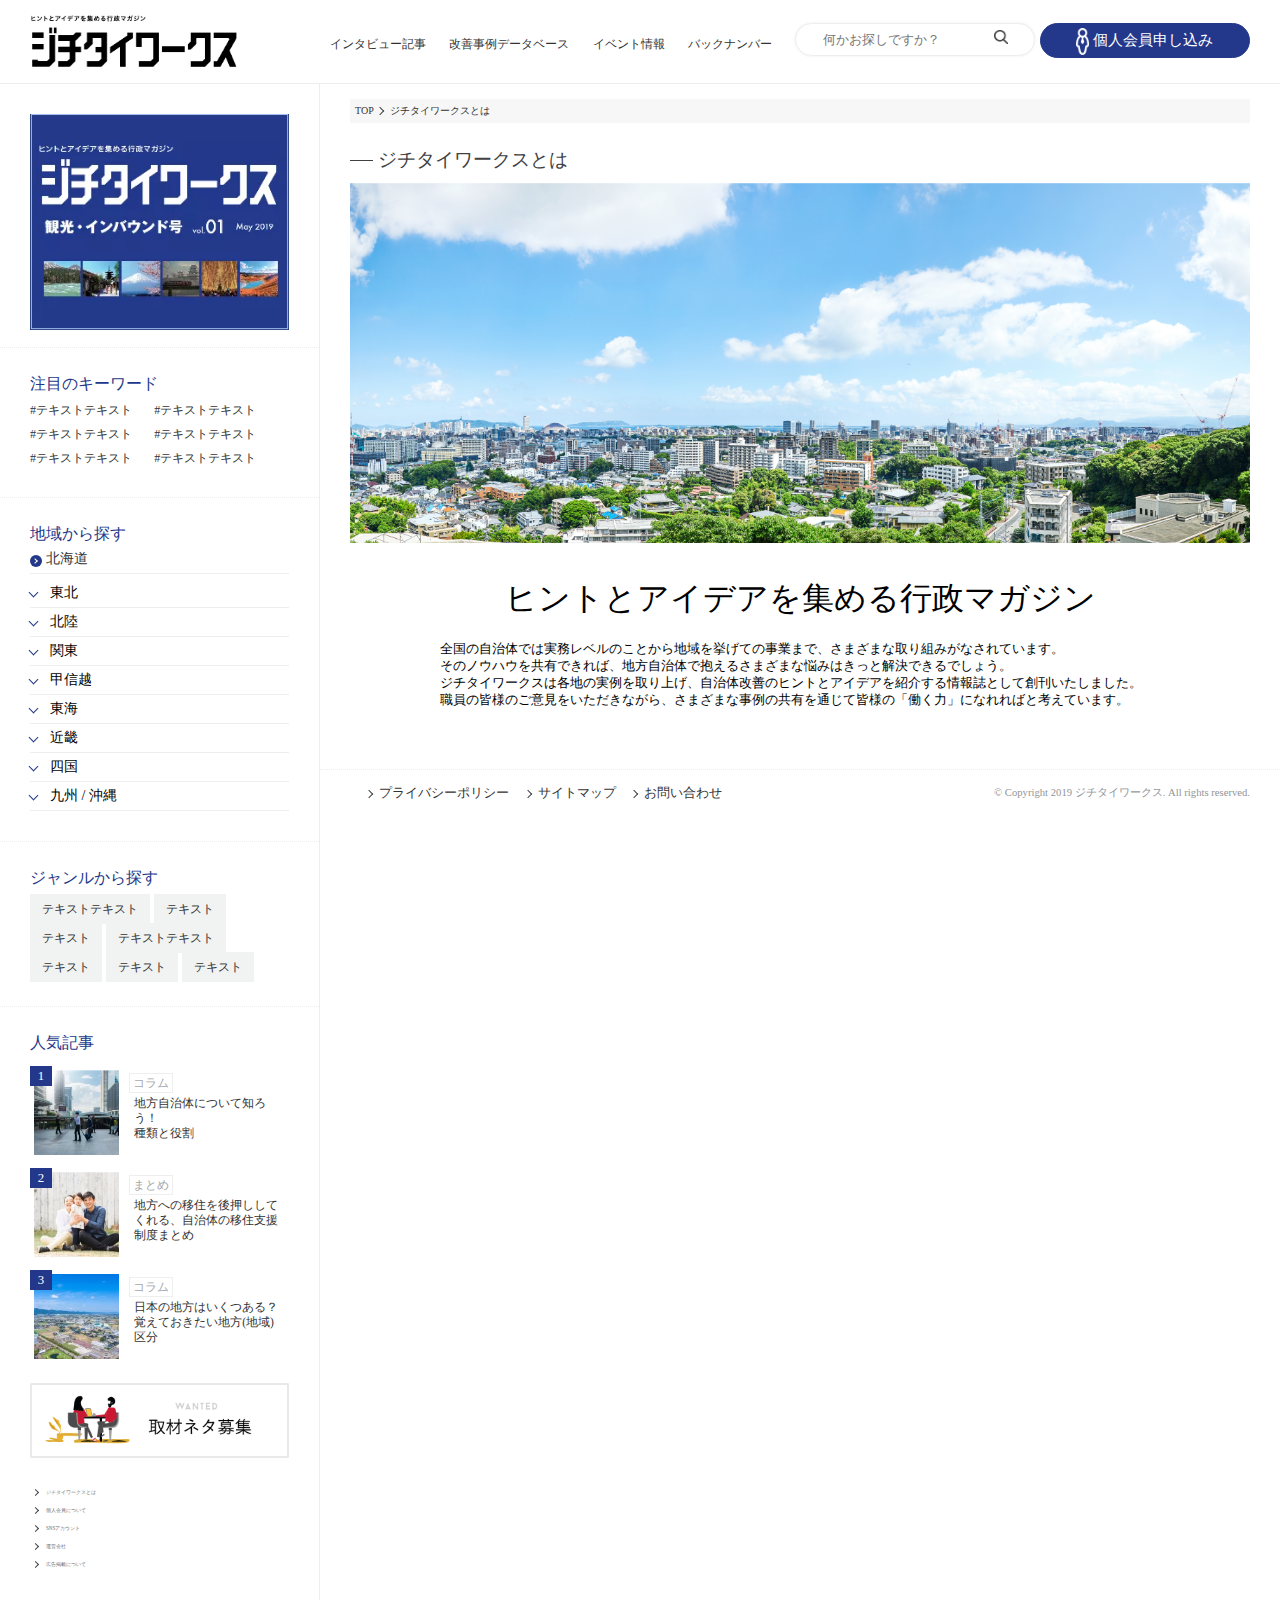
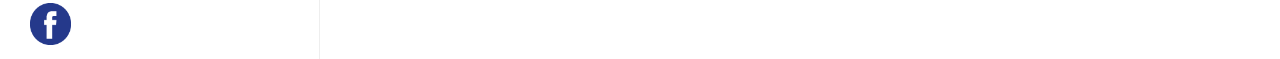
==== commit 070a82df: "個人会員申し込みページ追加 遷移先ファイルの指定　七夕" ====
--- a/about.html
+++ b/about.html
@@ -22,10 +22,10 @@
     <div class="header_right">
       <nav>
         <ul>
-          <li><a href="">インタビュー記事</a></li>
+          <li><a href="article.html">インタビュー記事</a></li>
           <li><a href="">改善事例データベース</a></li>
           <li><a href="">イベント情報</a></li>
-          <li><a href="">バックナンバー</a></li>
+          <li><a href="backnum.html">バックナンバー</a></li>
         </ul>
       </nav>
       <div class="header_other">
@@ -37,7 +37,7 @@
             </div>
           </form>
         </div>
-        <div class="individual_member_box"> <a href="">
+        <div class="individual_member_box"> <a href="individual_member.html">
           <div class="individual_member_inner"> <img src="img/individual_member_icon.png" alt="">
             <p>個人会員申し込み</p>
           </div>
@@ -52,10 +52,10 @@
         <div> <span></span> <span></span> <span></span> </div>
       </div>
       <ul class="nav-bar">
-        <li><a href="">インタビュー記事</a></li>
+        <li><a href="article.html">インタビュー記事</a></li>
         <li><a href="">改善事例データベース</a></li>
         <li><a href="">イベント情報</a></li>
-        <li><a href="">バックナンバー</a></li>
+        <li><a href="backnum.html">バックナンバー</a></li>
         <li>
           <div class="input_box burger_input">
             <form class="" action="" method="post">
@@ -67,7 +67,7 @@
           </div>
         </li>
         <li>
-          <div class="individual_member_box burger_individual_member"> <a href="">
+          <div class="individual_member_box burger_individual_member"> <a href="individual_member.html">
             <div class="individual_member_inner burger_individual_member_inner"> <img src="img/individual_member_icon.png" alt="">
               <p>個人会員申し込み</p>
             </div>
@@ -293,11 +293,11 @@
     <div class="side_box03"> <a href=""> <img src="img/side_wanted_img.png" alt=""> </a> </div>
     <div class="side_box04">
       <ul>
-        <li><a href="">ジチタイワークスとは</a></li>
-        <li><a href="">個人会員について</a></li>
-        <!--<li><a href="">SNSアカウント</a></li>-->
+        <li><a href="about.html">ジチタイワークスとは</a></li>
+        <li><a href="individual_member.html">個人会員について</a></li>
+        <li><a href="">SNSアカウント</a></li>
         <li><a href="https://www.zaigenkakuho.com" target="_blank">運営会社</a></li>
-        <li><a href="">広告掲載について</a></li>
+        <li><a href="https://www.zaigenkakuho.com/ad/jichitai-works" target="_blank">広告掲載について</a></li>
       </ul>
       <ul class="side_box04_sp_add">
         <li><a href="" class="arrow bread_arrow">プライバシーポリシー</a></li>
--- a/css/style.css
+++ b/css/style.css
@@ -1752,7 +1752,7 @@
   border-bottom: 1px solid #23388A;
   width: 6px;
   top: 5px;
-  left: 0px;
+  left: 0;
   height: 6px;
   transform: rotate(45deg);
 }
@@ -1766,7 +1766,7 @@
   border-bottom: 0;
   width: 6px;
   top: 10px;
-  left: 0px;
+  left: 0;
   height: 6px;
   transform: rotate(45deg);
 }
@@ -1975,6 +1975,10 @@
 
 .top_breadcrumbs ul li .bread_first {
   vertical-align: middle;
+}
+
+.top_breadcrumbs ul li .bread_arrow {
+  padding: 0 10px;
 }
 
 .top_breadcrumbs ul li .bread_arrow {
@@ -3218,3 +3222,308 @@
     display: none;
   }
 }
+
+.im_title {
+  padding: 10px 10px 0 10px;
+}
+
+@media screen and (min-width: 768px) {
+  .im_title {
+    padding: 20px 40px;
+  }
+}
+
+.im_title h2 {
+  position: relative;
+  margin: 0;
+  padding-left: 25px;
+  color: #414042;
+  font-weight: normal;
+}
+
+@media screen and (min-width: 768px) {
+  .im_title h2 {
+    font-size: 1.5vw;
+    padding-left: 2vw;
+  }
+}
+
+.im_title h2:before {
+  content: '';
+  position: absolute;
+  top: 50%;
+  display: inline-block;
+  width: 1.5vw;
+  height: 1px;
+  background-color: #414042;
+  left: 0;
+}
+
+@media screen and (max-width: 768px) {
+  .im_title h2:before {
+    width: 20px;
+  }
+}
+
+.im_box01 {
+  padding: 10px;
+  border-bottom: 1px solid #eee;
+  overflow: hidden;
+}
+
+@media screen and (min-width: 768px) {
+  .im_box01 {
+    padding: 0 30px 30px;
+  }
+}
+
+.im_box01 .im_box01_inner_text {
+  padding: 10px;
+  box-sizing: border-box;
+  border-bottom: 2px dotted #ccc;
+}
+
+@media screen and (min-width: 768px) {
+  .im_box01 .im_box01_inner_text {
+    margin-left: 2.5vw;
+    padding: 0 0 20px;
+    font-size: 1vw;
+  }
+}
+
+.im_box01 .im_box01_inner {
+  width: 80%;
+  padding: 20px 2.5vw;
+  box-sizing: border-box;
+}
+
+@media screen and (max-width: 768px) {
+  .im_box01 .im_box01_inner {
+    width: 100%;
+    padding: 10px;
+  }
+}
+
+.im_box01 .im_box01_inner .im_form {
+  margin-top: 20px;
+}
+
+@media screen and (min-width: 768px) {
+  .im_box01 .im_box01_inner .im_form p {
+    font-size: 1.5vw;
+  }
+}
+
+.im_box01 .im_box01_inner .im_form .form_item {
+  margin-top: 20px;
+  position: relative;
+}
+
+@media screen and (min-width: 768px) {
+  .im_box01 .im_box01_inner .im_form .form_item {
+    display: -webkit-flex;
+    display: -ms-flex;
+    display: flex;
+  }
+}
+
+.im_box01 .im_box01_inner .im_form .form_item .form_name {
+  padding: 0.8vw 0;
+}
+
+@media screen and (min-width: 768px) {
+  .im_box01 .im_box01_inner .im_form .form_item .form_name {
+    font-size: 1vw;
+    width: 30%;
+  }
+}
+
+.im_box01 .im_box01_inner .im_form .form_item .form_textarea_name {
+  padding: 0;
+}
+
+.im_box01 .im_box01_inner .im_form .form_item .form_input {
+  width: 100%;
+  background: #eee;
+  outline: none;
+  border: none;
+  border-radius: 15px;
+  padding: 10px 20px;
+  margin-top: 10px;
+  box-sizing: border-box;
+  vertical-align: middle;
+  position: relative;
+}
+
+@media screen and (min-width: 768px) {
+  .im_box01 .im_box01_inner .im_form .form_item .form_input {
+    width: 70%;
+    padding: 0.8vw 20px;
+    margin-top: 0;
+  }
+}
+
+.im_box01 .im_box01_inner .im_form .form_item .cp_ipselect {
+  overflow: hidden;
+  width: 20%;
+  text-align: center;
+}
+
+.im_box01 .im_box01_inner .im_form .form_item .cp_ipselect select {
+  width: 100%;
+  padding-right: 1em;
+  cursor: pointer;
+  text-indent: 0.01px;
+  text-overflow: ellipsis;
+  border: none;
+  outline: none;
+  background: transparent;
+  background-image: none;
+  box-shadow: none;
+  -webkit-appearance: none;
+  appearance: none;
+}
+
+@media screen and (max-width: 375px) {
+  .im_box01 .im_box01_inner .im_form .form_item .cp_ipselect {
+    margin-top: 10px;
+  }
+}
+
+.im_box01 .im_box01_inner .im_form .form_item .cp_ipselect select:-ms-expand {
+  display: none;
+}
+
+.im_box01 .im_box01_inner .im_form .form_item .cp_ipselect.cp_sl04 {
+  width: 100%;
+  position: relative;
+  border-radius: 2px;
+  border: 2px solid #eee;
+  border-radius: 15px;
+  background: #eee;
+}
+
+@media screen and (min-width: 768px) {
+  .im_box01 .im_box01_inner .im_form .form_item .cp_ipselect.cp_sl04 {
+    width: 20%;
+  }
+}
+
+.im_box01 .im_box01_inner .im_form .form_item .cp_ipselect.cp_sl04:before {
+  position: absolute;
+  top: 11px;
+  right: 0.8em;
+  width: 8px;
+  height: 8px;
+  padding: 0;
+  content: '';
+  border-top: 1px solid #000;
+  border-right: 1px solid #000;
+  transform: translateX(-50%) rotate(135deg);
+  pointer-events: none;
+}
+
+@media screen and (max-width: 768px) {
+  .im_box01 .im_box01_inner .im_form .form_item .cp_ipselect.cp_sl04:before {
+    top: 9px;
+  }
+}
+
+@media screen and (min-width: 1500px) {
+  .im_box01 .im_box01_inner .im_form .form_item .cp_ipselect.cp_sl04:before {
+    top: 1vw;
+  }
+}
+
+.im_box01 .im_box01_inner .im_form .form_item .cp_ipselect.cp_sl04 select {
+  padding: 7px 38px 0 20px;
+  font-size: 15px;
+}
+
+@media screen and (max-width: 768px) {
+  .im_box01 .im_box01_inner .im_form .form_item .cp_ipselect.cp_sl04 select {
+    padding: 5px 38px 3px 20px;
+  }
+}
+
+@media screen and (min-width: 1500px) {
+  .im_box01 .im_box01_inner .im_form .form_item .cp_ipselect.cp_sl04 select {
+    padding: 0.9vw 38px 0 20px;
+  }
+}
+
+.im_box01 .im_box01_inner .im_form .form_item .required {
+  display: inline-block;
+  margin-left: 10px;
+  padding: 2px 8px;
+  font-size: 0.2vw;
+  background: #BE1E2D;
+  color: #fff;
+}
+
+@media screen and (min-width: 768px) {
+  .im_box01 .im_box01_inner .im_form .form_item .required {
+    margin-left: 0;
+    margin-right: 15px;
+    float: right;
+  }
+}
+
+.im_box01 .im_box01_inner .im_form .im_submit_btn {
+  margin-top: 10px;
+  display: inline-block;
+  cursor: pointer;
+  border: none;
+  outline: none;
+  background: #23388A;
+  border-radius: 25px;
+  width: 80%;
+  padding: 15px 0;
+  margin-bottom: 20px;
+}
+
+@media screen and (min-width: 768px) {
+  .im_box01 .im_box01_inner .im_form .im_submit_btn {
+    width: 40%;
+    padding: 10px 0;
+    margin-bottom: 0;
+  }
+}
+
+.im_box01 .im_box01_inner .im_form .im_submit_btn p {
+  margin: 0;
+  font-size: 1.3vw;
+  color: #fff;
+}
+
+@media screen and (min-width: 768px) {
+  .im_box01 .im_box01_inner .im_form .im_submit_btn p {
+    font-size: 16vw;
+  }
+}
+
+.im_box01 .im_box01_inner .im_form .im_form_add {
+  text-align: center;
+  width: 100%;
+  float: right;
+}
+
+.im_box01 .im_box01_inner .im_form .im_form_add .im_pp_box {
+  text-align: center;
+  margin-top: 10px;
+}
+
+.im_box01 .im_box01_inner .im_form .im_form_add .im_pp_box .pp_link {
+  display: inline-block;
+}
+
+.im_box01 .im_box01_inner .im_form .im_form_add .pp_link a {
+  text-decoration: underline;
+  color: #23388A;
+  user-select: none;
+}
+
+.im_box01 .im_box01_inner .im_form .im_form_add p {
+  user-select: none;
+  font-size: 14px;
+}
